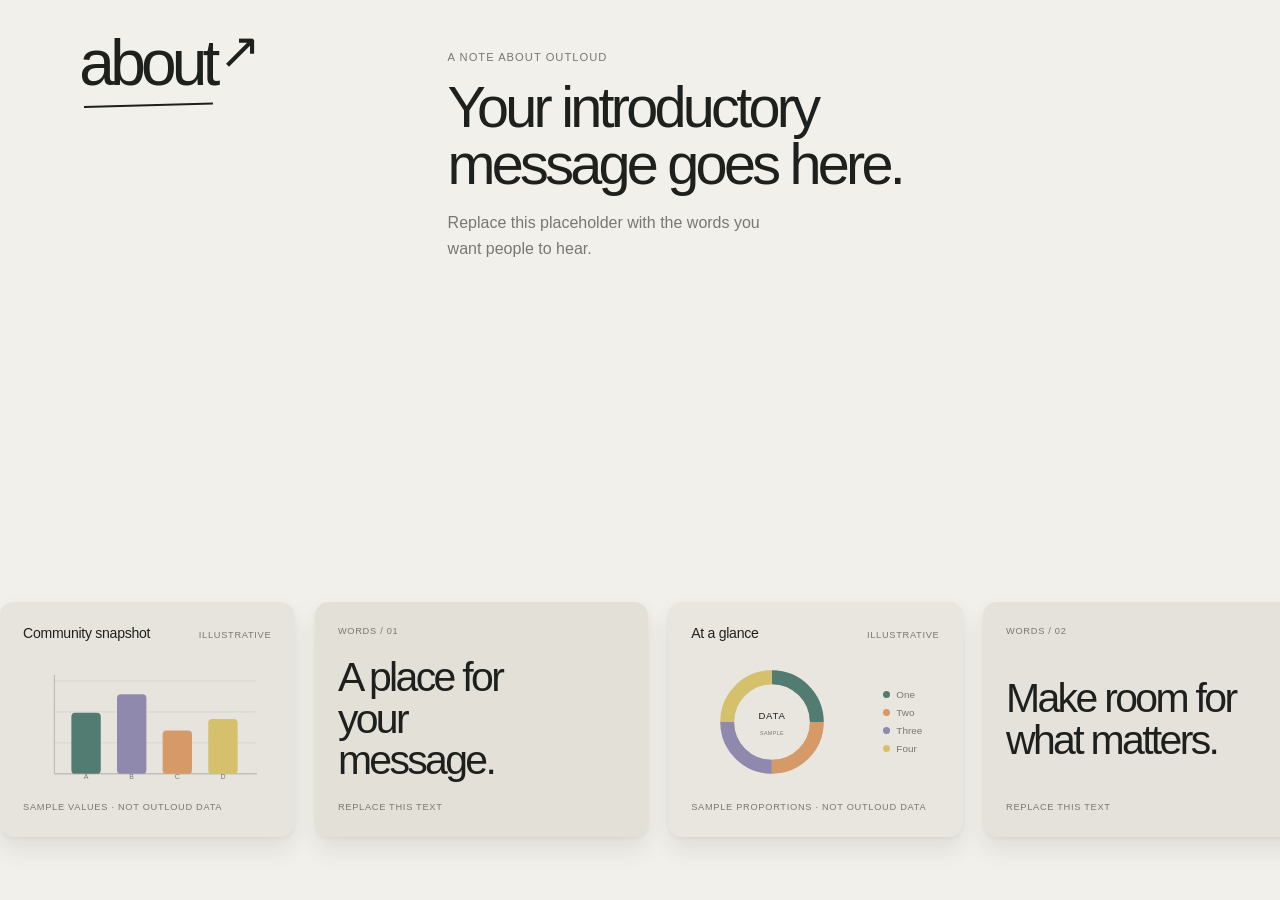
==== index.html @ a3c28f39 "OutLoud but just about, and looks stable!" ====
<!doctype html>
<html lang="en">
  <head>
    <meta charset="UTF-8" />
    <meta name="viewport" content="width=device-width, initial-scale=1.0" />
    <meta
      name="description"
      content="An editorial introduction to OutLoud."
    />
    <title>About — OutLoud</title>
    <link rel="stylesheet" href="./styles.css" />
    <script src="./main.js" defer></script>
  </head>
  <body>
    <main>
      <section class="about" aria-labelledby="about-heading">
        <div class="about__intro">
          <h1 class="about__heading" id="about-heading">
            <span class="about__word">about</span>
            <span class="about__arrow" aria-hidden="true">↗</span>
          </h1>

          <div class="about__message">
            <p class="about__eyebrow">A note about OutLoud</p>
            <h2>Your introductory message goes here.</h2>
            <p class="about__description">
              Replace this placeholder with the words you want people to hear.
            </p>
          </div>
        </div>

        <div class="cards" aria-label="Highlights">
          <div class="cards__viewport">
            <div class="cards__track" id="cards-track">
              <div class="cards__set" role="list">
                <article class="card card--chart" role="listitem">
                  <div class="card__heading">
                    <h3>Community snapshot</h3>
                    <span class="card__note">Illustrative</span>
                  </div>
                  <svg
                    class="bar-chart"
                    viewBox="0 0 300 150"
                    role="img"
                    aria-label="Illustrative bar chart with four sample values"
                  >
                    <path class="chart-grid" d="M30 22H290M30 62H290M30 102H290M30 142H290" />
                    <path class="chart-axis" d="M30 14V142H292" />
                    <rect class="chart-bar chart-bar--one" x="52" y="63" width="38" height="79" rx="5" />
                    <rect class="chart-bar chart-bar--two" x="111" y="39" width="38" height="103" rx="5" />
                    <rect class="chart-bar chart-bar--three" x="170" y="86" width="38" height="56" rx="5" />
                    <rect class="chart-bar chart-bar--four" x="229" y="71" width="38" height="71" rx="5" />
                    <g class="chart-labels">
                      <text x="71" y="149" text-anchor="middle">A</text>
                      <text x="130" y="149" text-anchor="middle">B</text>
                      <text x="189" y="149" text-anchor="middle">C</text>
                      <text x="248" y="149" text-anchor="middle">D</text>
                    </g>
                  </svg>
                  <p class="card__caption">Sample values · not OutLoud data</p>
                </article>

                <article class="card card--text" role="listitem">
                  <span class="card__note">Words / 01</span>
                  <p class="card__statement">A place for your message.</p>
                  <span class="card__caption">Replace this text</span>
                </article>

                <article class="card card--chart card--donut" role="listitem">
                  <div class="card__heading">
                    <h3>At a glance</h3>
                    <span class="card__note">Illustrative</span>
                  </div>
                  <div class="donut-wrap">
                    <svg
                      class="donut-chart"
                      viewBox="0 0 120 120"
                      role="img"
                      aria-label="Illustrative chart divided into four sample segments"
                    >
                      <circle class="donut-track" cx="60" cy="60" r="42" />
                      <circle class="donut-segment donut-segment--one" cx="60" cy="60" r="42" />
                      <circle class="donut-segment donut-segment--two" cx="60" cy="60" r="42" />
                      <circle class="donut-segment donut-segment--three" cx="60" cy="60" r="42" />
                      <circle class="donut-segment donut-segment--four" cx="60" cy="60" r="42" />
                      <text class="donut-center" x="60" y="57" text-anchor="middle">DATA</text>
                      <text class="donut-center donut-center--small" x="60" y="72" text-anchor="middle">SAMPLE</text>
                    </svg>
                    <ul class="donut-legend" aria-label="Illustrative sample segments">
                      <li><span></span>One</li>
                      <li><span></span>Two</li>
                      <li><span></span>Three</li>
                      <li><span></span>Four</li>
                    </ul>
                  </div>
                  <p class="card__caption">Sample proportions · not OutLoud data</p>
                </article>

                <article class="card card--text card--text-wide" role="listitem">
                  <span class="card__note">Words / 02</span>
                  <p class="card__statement">Make room for what matters.</p>
                  <span class="card__caption">Replace this text</span>
                </article>
              </div>
            </div>
          </div>
        </div>
      </section>
    </main>
  </body>
</html>
---- styles.css ----
:root {
  color-scheme: light;
  --page-bg: #f2f0eb;
  --card-bg: #e7e4dd;
  --ink: #1d201d;
  --muted: #777870;
  --rule: #d2cfc7;
  --accent-one: #527c72;
  --accent-two: #d59a68;
  --accent-three: #8e89ad;
  --accent-four: #d5c06c;
  --page-gutter: clamp(1.25rem, 6.2vw, 6.5rem);
  --card-gap: clamp(0.75rem, 1.6vw, 1.5rem);
  --track-duration: 58s;
  font-family: "Helvetica Neue", Helvetica, Arial, sans-serif;
}

* {
  box-sizing: border-box;
}

html {
  min-width: 320px;
  background: var(--page-bg);
}

body {
  min-width: 320px;
  margin: 0;
  color: var(--ink);
  background: var(--page-bg);
}

main {
  min-height: 100svh;
}

.about {
  display: flex;
  min-height: 100svh;
  flex-direction: column;
  justify-content: space-between;
  gap: clamp(2rem, 5vh, 4rem);
  padding: clamp(1.5rem, 4vh, 3rem) 0 clamp(3rem, 7vh, 4rem);
}

.about__intro {
  display: grid;
  width: calc(100% - var(--page-gutter) * 2);
  max-width: 1440px;
  grid-template-columns: minmax(170px, 0.37fr) minmax(0, 1fr);
  gap: clamp(2rem, 7vw, 8rem);
  align-items: start;
  margin-inline: auto;
}

.about__heading {
  position: relative;
  display: inline-flex;
  width: fit-content;
  align-items: flex-start;
  gap: 0.06em;
  margin: -0.12em 0 0;
  font-size: clamp(2.5rem, 5vw, 5rem);
  font-weight: 400;
  letter-spacing: -0.075em;
  line-height: 1.12;
}

.about__word {
  position: relative;
}

.about__word::after {
  position: absolute;
  right: 0.05em;
  bottom: -0.12em;
  left: 0.07em;
  height: 2px;
  background: currentColor;
  content: "";
  transform: rotate(-1.6deg);
  transform-origin: left center;
}

.about__arrow {
  margin-top: -0.08em;
  font-size: 0.78em;
  letter-spacing: -0.06em;
}

.about__message {
  max-width: 900px;
  padding-top: clamp(0.25rem, 1.1vw, 1rem);
}

.about__eyebrow,
.card__note,
.card__caption {
  color: var(--muted);
  font-size: 0.7rem;
  font-weight: 500;
  letter-spacing: 0.09em;
  line-height: 1.4;
  text-transform: uppercase;
}

.about__eyebrow {
  margin: 0 0 clamp(0.75rem, 1.5vh, 1.2rem);
}

.about__message h2 {
  max-width: 16ch;
  margin: 0;
  font-size: clamp(2.25rem, 4.5vw, 4.8rem);
  font-weight: 400;
  letter-spacing: -0.065em;
  line-height: 0.98;
}

.about__description {
  max-width: 36ch;
  margin: clamp(1rem, 2vh, 1.6rem) 0 0;
  color: var(--muted);
  font-size: clamp(0.95rem, 1.25vw, 1.15rem);
  line-height: 1.6;
}

.cards {
  width: 100%;
}

.cards__viewport {
  overflow-x: clip;
  overflow-y: visible;
  background: var(--page-bg);
}

.cards__track {
  display: flex;
  width: max-content;
  will-change: transform;
}

.cards__track.is-ready {
  animation: cards-marquee var(--track-duration) linear infinite;
}

.cards__set {
  display: flex;
  flex: 0 0 auto;
  gap: var(--card-gap);
  padding-right: var(--card-gap);
}

.card {
  position: relative;
  display: flex;
  height: clamp(205px, 27vh, 235px);
  flex: 0 0 auto;
  flex-direction: column;
  justify-content: space-between;
  overflow: hidden;
  padding: clamp(1rem, 1.8vw, 1.65rem);
  border-radius: 0.85rem;
  background: var(--card-bg);
  box-shadow: 0 12px 24px rgb(29 32 29 / 9%), 0 2px 5px rgb(29 32 29 / 5%);
}

.card--chart {
  width: clamp(230px, 23vw, 310px);
}

.card--text {
  width: clamp(245px, 26vw, 350px);
  background: #e3e0d8;
}

.card--donut {
  width: clamp(260px, 23vw, 315px);
  background: #e9e6df;
}

.card--text-wide {
  width: clamp(285px, 29vw, 390px);
  background: #e5e2db;
}

.card__heading {
  display: flex;
  align-items: baseline;
  justify-content: space-between;
  gap: 0.5rem;
}

.card__heading h3 {
  margin: 0;
  font-size: 0.88rem;
  font-weight: 500;
  letter-spacing: -0.02em;
}

.card__note,
.card__caption {
  font-size: 0.58rem;
  letter-spacing: 0.075em;
}

.bar-chart {
  width: 100%;
  height: auto;
  max-height: 116px;
  overflow: visible;
}

.chart-grid {
  fill: none;
  stroke: var(--rule);
  stroke-width: 1;
}

.chart-axis {
  fill: none;
  stroke: #aaa89f;
  stroke-width: 1;
}

.chart-bar {
  fill: var(--accent-one);
}

.chart-bar--two {
  fill: var(--accent-three);
}

.chart-bar--three {
  fill: var(--accent-two);
}

.chart-bar--four {
  fill: var(--accent-four);
}

.chart-labels {
  fill: var(--muted);
  font-size: 9px;
}

.card__caption {
  margin: 0;
  color: var(--muted);
}

.card__statement {
  max-width: 10ch;
  margin: auto 0;
  font-size: clamp(1.75rem, 3.2vw, 2.8rem);
  font-weight: 400;
  letter-spacing: -0.065em;
  line-height: 1.02;
}

.card--text-wide .card__statement {
  max-width: 12ch;
}

.donut-wrap {
  display: flex;
  flex: 1;
  align-items: center;
  justify-content: space-around;
  gap: 0.75rem;
}

.donut-chart {
  width: clamp(100px, 10vw, 130px);
  flex: 0 1 auto;
  overflow: visible;
  transform: rotate(-90deg);
}

.donut-track,
.donut-segment {
  fill: none;
  stroke-width: 13;
}

.donut-track {
  stroke: var(--rule);
}

.donut-segment {
  stroke-dasharray: 65.97 263.89;
  stroke-dashoffset: 0;
}

.donut-segment--one {
  stroke: var(--accent-one);
}

.donut-segment--two {
  stroke: var(--accent-two);
  stroke-dashoffset: -65.97;
}

.donut-segment--three {
  stroke: var(--accent-three);
  stroke-dashoffset: -131.94;
}

.donut-segment--four {
  stroke: var(--accent-four);
  stroke-dashoffset: -197.91;
}

.donut-center {
  fill: var(--ink);
  font-size: 9px;
  letter-spacing: 0.08em;
  transform: rotate(90deg);
  transform-origin: 60px 60px;
}

.donut-center--small {
  fill: var(--muted);
  font-size: 5px;
}

.donut-legend {
  display: grid;
  gap: 0.45rem;
  padding: 0;
  margin: 0;
  color: var(--muted);
  font-size: 0.62rem;
  list-style: none;
}

.donut-legend li {
  display: flex;
  align-items: center;
  gap: 0.4rem;
}

.donut-legend span {
  width: 0.45rem;
  height: 0.45rem;
  border-radius: 50%;
  background: var(--accent-one);
}

.donut-legend li:nth-child(2) span {
  background: var(--accent-two);
}

.donut-legend li:nth-child(3) span {
  background: var(--accent-three);
}

.donut-legend li:nth-child(4) span {
  background: var(--accent-four);
}

@keyframes cards-marquee {
  to {
    transform: translateX(-50%);
  }
}

@media (max-width: 760px) {
  .about {
    min-height: 100svh;
    gap: clamp(4rem, 10vh, 7rem);
    padding-top: clamp(2.5rem, 7vh, 4rem);
  }

  .about__intro {
    grid-template-columns: 1fr;
    gap: clamp(3rem, 8vh, 5rem);
  }

  .about__heading {
    font-size: clamp(2.8rem, 12vw, 4.5rem);
  }

  .about__message {
    padding-top: 0;
  }

  .about__message h2 {
    max-width: 12ch;
    font-size: clamp(2.8rem, 11vw, 5.2rem);
  }

  .card {
    height: 200px;
    padding: 1.2rem;
  }

  .card--chart {
    width: 250px;
  }

  .card--text {
    width: 270px;
  }

  .card--donut {
    width: 270px;
  }

  .card--text-wide {
    width: 300px;
  }

  .donut-chart {
    width: 118px;
  }

  .card__statement {
    font-size: 2.2rem;
  }
}

@media (prefers-reduced-motion: reduce) {
  .cards__track.is-ready {
    animation: none;
    transform: none;
  }

  .cards__set[aria-hidden="true"] {
    display: none;
  }

  .cards__viewport {
    overflow-x: auto;
    scrollbar-width: thin;
  }
}
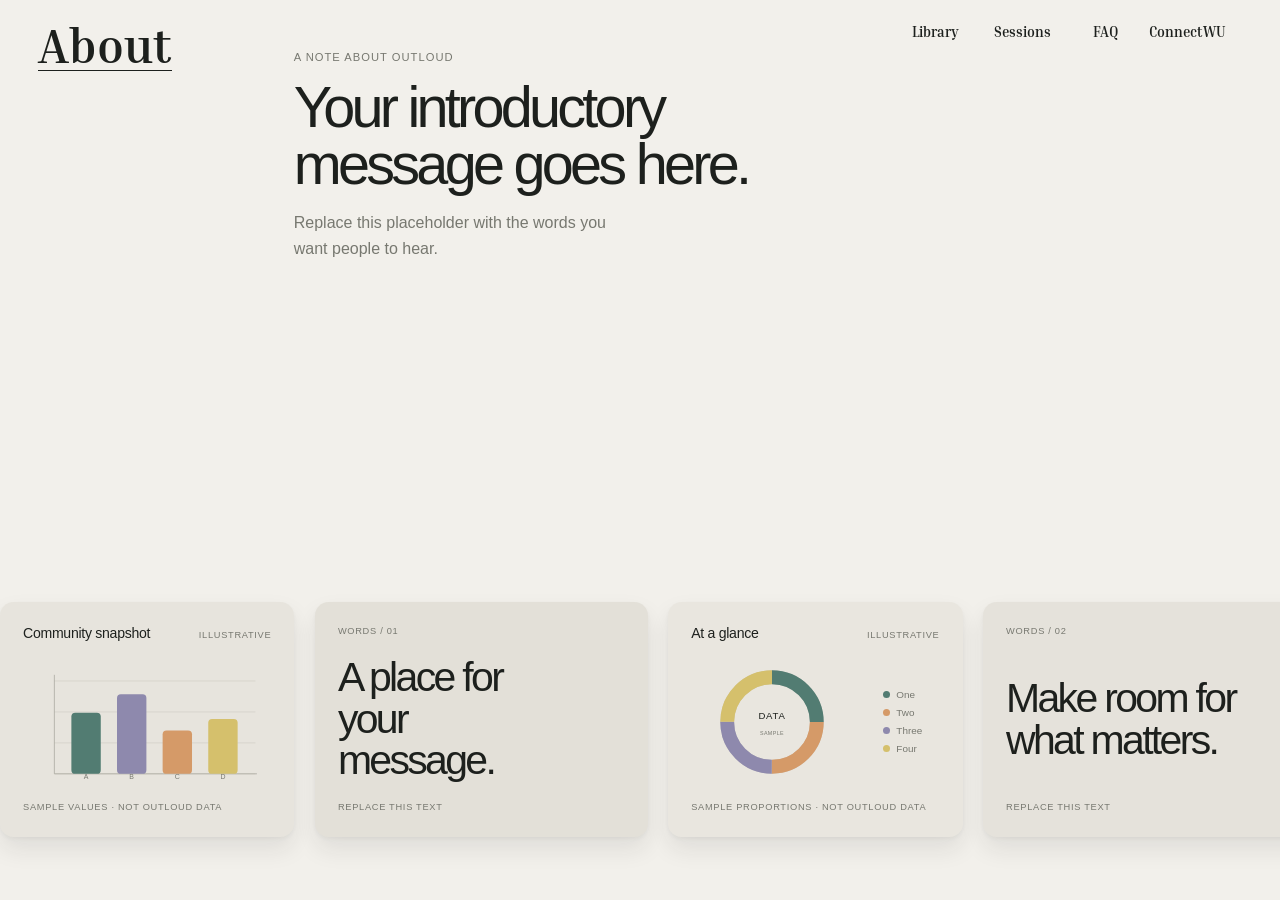
==== commit 3e74942b: "About, minor modification, 3Vr" ====
--- a/index.html
+++ b/index.html
@@ -8,18 +8,31 @@
       content="An editorial introduction to OutLoud."
     />
     <title>About — OutLoud</title>
+    <link rel="preconnect" href="https://fonts.googleapis.com" />
+    <link rel="preconnect" href="https://fonts.gstatic.com" crossorigin />
+    <link
+      href="https://fonts.googleapis.com/css2?family=Inria+Serif:wght@700&display=swap"
+      rel="stylesheet"
+    />
     <link rel="stylesheet" href="./styles.css" />
     <script src="./main.js" defer></script>
   </head>
   <body>
     <main>
       <section class="about" aria-labelledby="about-heading">
+        <header class="site-header">
+          <h1 class="about__heading" id="about-heading">
+            <span class="about__word">About</span>
+          </h1>
+          <nav class="site-nav" aria-label="Main navigation">
+            <a class="site-nav__library" href="#library">Library</a>
+            <a class="site-nav__sessions" href="#sessions">Sessions</a>
+            <a class="site-nav__faq" href="#faq">FAQ</a>
+            <a class="site-nav__connect" href="#connectwu">ConnectWU</a>
+          </nav>
+        </header>
+
         <div class="about__intro">
-          <h1 class="about__heading" id="about-heading">
-            <span class="about__word">about</span>
-            <span class="about__arrow" aria-hidden="true">↗</span>
-          </h1>
-
           <div class="about__message">
             <p class="about__eyebrow">A note about OutLoud</p>
             <h2>Your introductory message goes here.</h2>
--- a/styles.css
+++ b/styles.css
@@ -36,6 +36,7 @@
 }
 
 .about {
+  position: relative;
   display: flex;
   min-height: 100svh;
   flex-direction: column;
@@ -44,52 +45,99 @@
   padding: clamp(1.5rem, 4vh, 3rem) 0 clamp(3rem, 7vh, 4rem);
 }
 
+.site-header {
+  position: absolute;
+  z-index: 1;
+  inset: 21px 32px auto 38px;
+  display: flex;
+  align-items: flex-start;
+  justify-content: space-between;
+}
+
 .about__intro {
   display: grid;
   width: calc(100% - var(--page-gutter) * 2);
   max-width: 1440px;
-  grid-template-columns: minmax(170px, 0.37fr) minmax(0, 1fr);
-  gap: clamp(2rem, 7vw, 8rem);
-  align-items: start;
+  grid-template-columns: minmax(0, 1fr);
   margin-inline: auto;
 }
 
 .about__heading {
-  position: relative;
-  display: inline-flex;
-  width: fit-content;
-  align-items: flex-start;
-  gap: 0.06em;
-  margin: -0.12em 0 0;
-  font-size: clamp(2.5rem, 5vw, 5rem);
-  font-weight: 400;
-  letter-spacing: -0.075em;
-  line-height: 1.12;
+  width: 134px;
+  height: 58px;
+  margin: 0;
+  font-family: "Inria Serif", Georgia, serif;
+  font-size: 48px;
+  font-weight: 700;
+  letter-spacing: 0;
+  line-height: 1;
 }
 
 .about__word {
   position: relative;
+  display: block;
+  width: 134px;
+  height: 58px;
 }
 
 .about__word::after {
   position: absolute;
-  right: 0.05em;
-  bottom: -0.12em;
-  left: 0.07em;
-  height: 2px;
+  bottom: 8px;
+  left: 0;
+  width: 134px;
+  height: 1px;
   background: currentColor;
   content: "";
-  transform: rotate(-1.6deg);
   transform-origin: left center;
 }
 
-.about__arrow {
-  margin-top: -0.08em;
-  font-size: 0.78em;
-  letter-spacing: -0.06em;
+.site-nav {
+  display: flex;
+  align-items: center;
+  width: 336px;
+  height: 22px;
+  font-family: "Inria Serif", Georgia, serif;
+  font-size: 14px;
+  font-weight: 700;
+  line-height: 22px;
+}
+
+.site-nav a {
+  display: block;
+  flex: 0 0 auto;
+  height: 22px;
+  color: inherit;
+  text-decoration: none;
+  white-space: nowrap;
+}
+
+.site-nav__library {
+  width: 62px;
+}
+
+.site-nav__sessions {
+  width: 73px;
+  margin-left: 20px;
+}
+
+.site-nav__faq {
+  width: 33px;
+  margin-left: 26px;
+}
+
+.site-nav__connect {
+  width: 99px;
+  margin-left: 23px;
+}
+
+.site-nav a:hover,
+.site-nav a:focus-visible {
+  text-decoration: underline;
+  text-underline-offset: 3px;
 }
 
 .about__message {
+  margin-left: clamp(0px, 16.75vw, 240px);
   max-width: 900px;
   padding-top: clamp(0.25rem, 1.1vw, 1rem);
 }
@@ -167,6 +215,17 @@
   box-shadow: 0 12px 24px rgb(29 32 29 / 9%), 0 2px 5px rgb(29 32 29 / 5%);
 }
 
+@media (hover: hover) and (prefers-reduced-motion: no-preference) {
+  .card {
+    transition: transform 180ms ease, box-shadow 180ms ease;
+  }
+
+  .card.is-hovered {
+    transform: translateY(-6px);
+    box-shadow: 0 18px 30px rgb(29 32 29 / 13%), 0 4px 8px rgb(29 32 29 / 7%);
+  }
+}
+
 .card--chart {
   width: clamp(230px, 23vw, 310px);
 }
@@ -371,19 +430,34 @@
   .about {
     min-height: 100svh;
     gap: clamp(4rem, 10vh, 7rem);
-    padding-top: clamp(2.5rem, 7vh, 4rem);
+    padding-top: 8rem;
+  }
+
+  .site-header {
+    right: 1.25rem;
+    left: 1.25rem;
+    flex-wrap: wrap;
+    gap: 1rem;
+  }
+
+  .site-nav {
+    justify-content: space-between;
+    width: 100%;
+    max-width: 336px;
+  }
+
+  .site-nav__sessions,
+  .site-nav__faq,
+  .site-nav__connect {
+    margin-left: 0;
   }
 
   .about__intro {
-    grid-template-columns: 1fr;
-    gap: clamp(3rem, 8vh, 5rem);
-  }
-
-  .about__heading {
-    font-size: clamp(2.8rem, 12vw, 4.5rem);
+    width: calc(100% - 2.5rem);
   }
 
   .about__message {
+    margin-left: 0;
     padding-top: 0;
   }
 
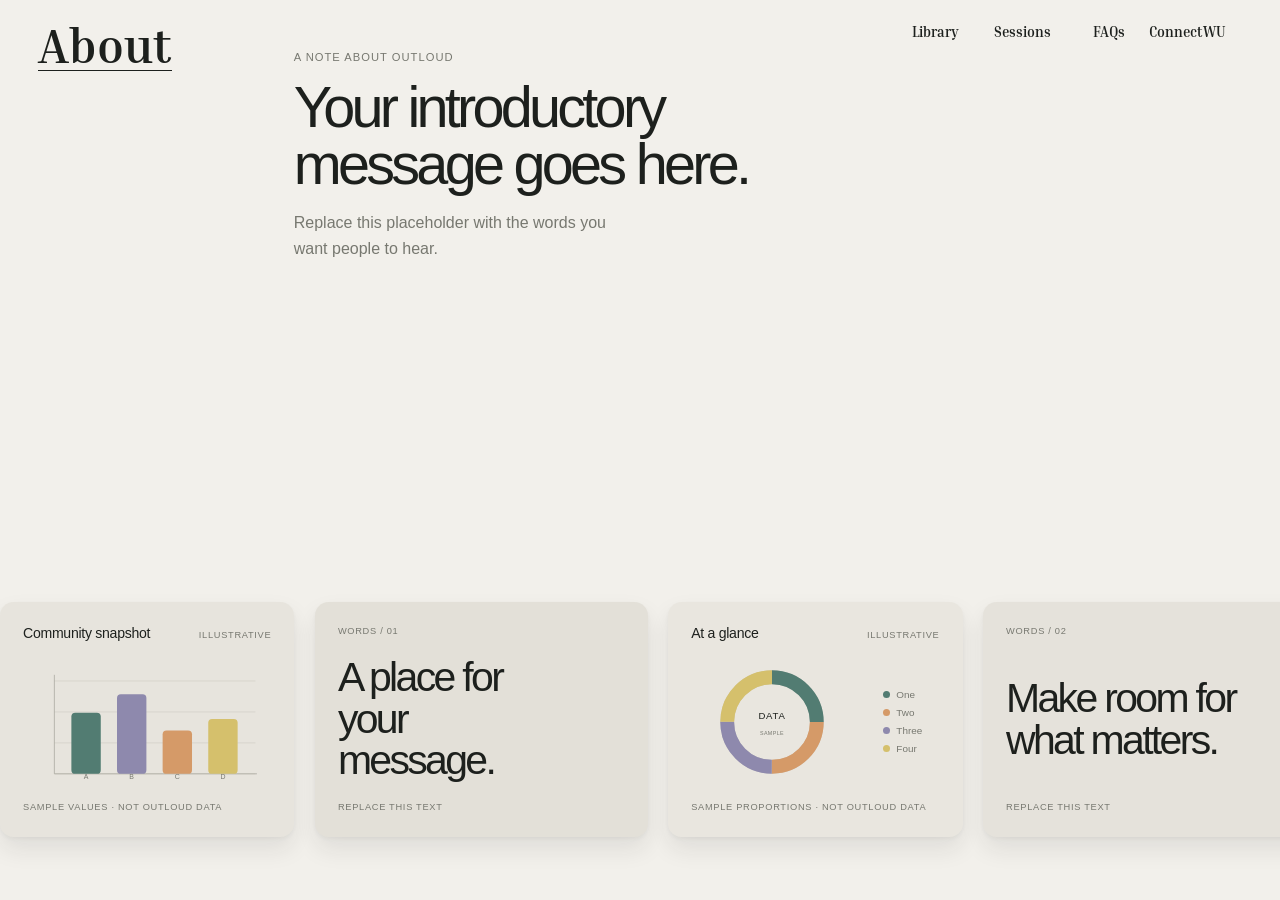
==== commit 310d66e5: "Added pages and 3vr, Stable" ====
--- a/index.html
+++ b/index.html
@@ -27,7 +27,7 @@
           <nav class="site-nav" aria-label="Main navigation">
             <a class="site-nav__library" href="#library">Library</a>
             <a class="site-nav__sessions" href="#sessions">Sessions</a>
-            <a class="site-nav__faq" href="#faq">FAQ</a>
+            <a class="site-nav__faq" href="./faq.html">FAQs</a>
             <a class="site-nav__connect" href="#connectwu">ConnectWU</a>
           </nav>
         </header>
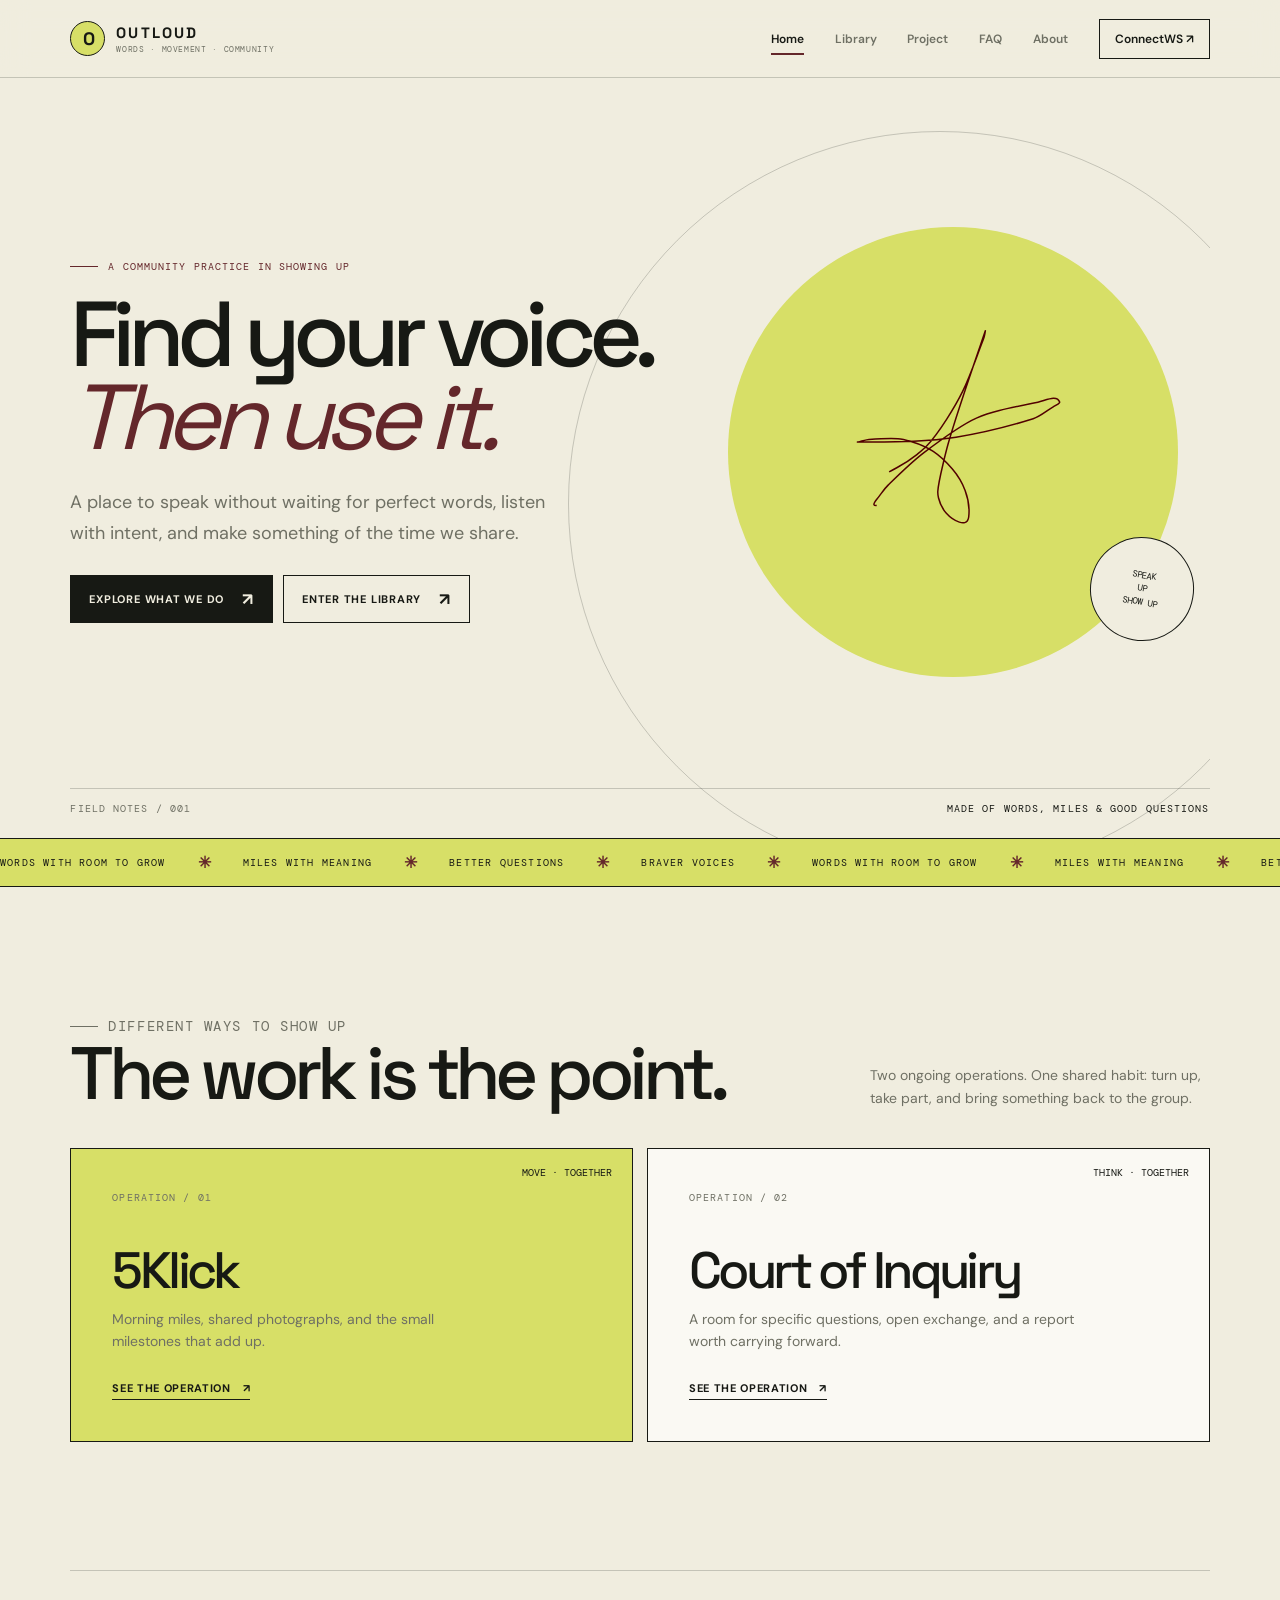
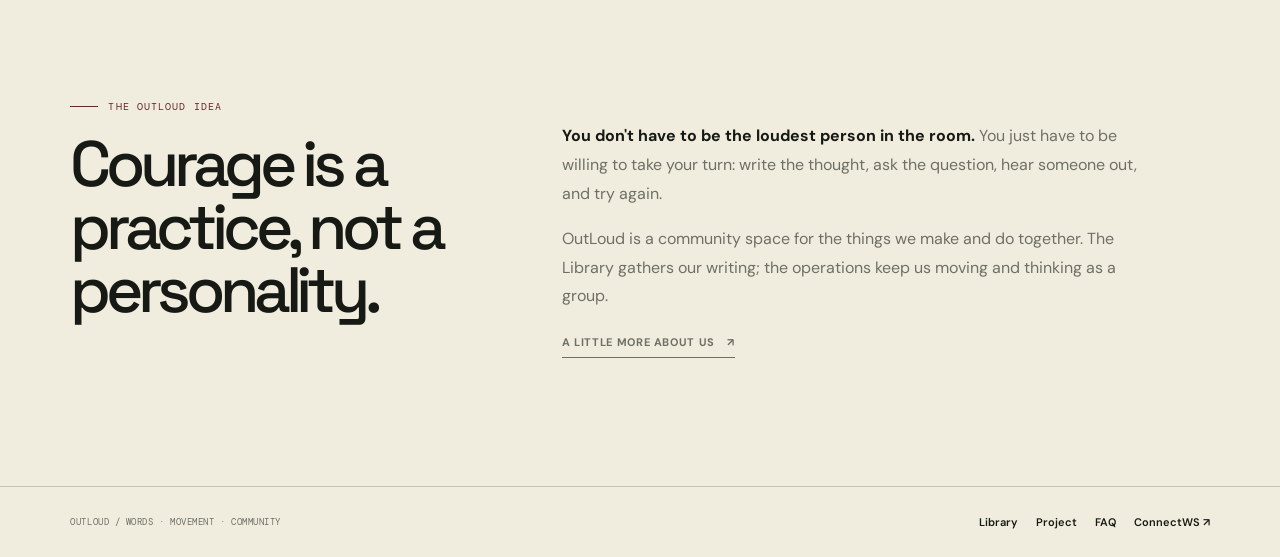
==== commit 9e8a2b51: "Edited the whole shi, so v1" ====
--- a/index.html
+++ b/index.html
@@ -3,122 +3,122 @@
   <head>
     <meta charset="UTF-8" />
     <meta name="viewport" content="width=device-width, initial-scale=1.0" />
+    <meta name="theme-color" content="#f0eddf" />
     <meta
       name="description"
-      content="An editorial introduction to OutLoud."
+      content="OutLoud is a community for finding your voice, showing up for one another, and sharing what the group does."
     />
-    <title>About — OutLoud</title>
-    <link rel="preconnect" href="https://fonts.googleapis.com" />
-    <link rel="preconnect" href="https://fonts.gstatic.com" crossorigin />
-    <link
-      href="https://fonts.googleapis.com/css2?family=Inria+Serif:wght@700&display=swap"
-      rel="stylesheet"
-    />
-    <link rel="stylesheet" href="./styles.css" />
-    <script src="./main.js" defer></script>
+    <title>OutLoud — Find your voice. Then use it.</title>
+    <link rel="stylesheet" href="./site.css" />
+    <script src="./site.js" defer></script>
   </head>
   <body>
-    <main>
-      <section class="about" aria-labelledby="about-heading">
-        <header class="site-header">
-          <h1 class="about__heading" id="about-heading">
-            <span class="about__word">About</span>
-          </h1>
-          <nav class="site-nav" aria-label="Main navigation">
-            <a class="site-nav__library" href="#library">Library</a>
-            <a class="site-nav__sessions" href="#sessions">Sessions</a>
-            <a class="site-nav__faq" href="./faq.html">FAQs</a>
-            <a class="site-nav__connect" href="#connectwu">ConnectWU</a>
-          </nav>
-        </header>
+    <header class="site-header">
+      <a class="brand" href="./index.html" aria-label="OutLoud home">
+        <span class="brand-mark" aria-hidden="true">O</span>
+        <span>OUTLOUD<span class="brand-caption">WORDS · MOVEMENT · COMMUNITY</span></span>
+      </a>
+      <button
+        class="menu-toggle"
+        type="button"
+        aria-label="Open navigation"
+        aria-expanded="false"
+        aria-controls="primary-nav"
+      ><span></span></button>
+      <nav class="primary-nav" id="primary-nav" aria-label="Main navigation">
+        <a href="./index.html" aria-current="page">Home</a>
+        <a href="./library.html">Library</a>
+        <a href="./project.html">Project</a>
+        <a href="./faq.html">FAQ</a>
+        <a href="./about.html">About</a>
+        <a class="nav-cta" href="./connectws.html">ConnectWS <span aria-hidden="true">↗</span></a>
+      </nav>
+    </header>
 
-        <div class="about__intro">
-          <div class="about__message">
-            <p class="about__eyebrow">A note about OutLoud</p>
-            <h2>Your introductory message goes here.</h2>
-            <p class="about__description">
-              Replace this placeholder with the words you want people to hear.
-            </p>
+    <main class="page-main">
+      <section class="home-hero wrap" aria-labelledby="home-title">
+        <div class="hero-copy">
+          <p class="eyebrow">A community practice in showing up</p>
+          <h1 class="display-title" id="home-title">Find your voice.<br /><em>Then use it.</em></h1>
+          <p class="lead">
+            A place to speak without waiting for perfect words, listen with intent, and make
+            something of the time we share.
+          </p>
+          <div class="hero-actions">
+            <a class="button button--dark" href="./project.html">Explore what we do <span class="button-arrow" aria-hidden="true">↗</span></a>
+            <a class="button" href="./library.html">Enter the library <span class="button-arrow" aria-hidden="true">↗</span></a>
           </div>
         </div>
+        <div class="hero-art" aria-label="OutLoud's hand-drawn burgundy emblem">
+          <img src="./assets/OutLoudRadiant.svg" alt="" />
+          <div class="orbit-note">SPEAK<br />UP<br />SHOW UP</div>
+        </div>
+        <div class="hero-index micro-label">
+          <span>FIELD NOTES / 001</span>
+          <span>Made of words, miles &amp; good questions</span>
+        </div>
+      </section>
 
-        <div class="cards" aria-label="Highlights">
-          <div class="cards__viewport">
-            <div class="cards__track" id="cards-track">
-              <div class="cards__set" role="list">
-                <article class="card card--chart" role="listitem">
-                  <div class="card__heading">
-                    <h3>Community snapshot</h3>
-                    <span class="card__note">Illustrative</span>
-                  </div>
-                  <svg
-                    class="bar-chart"
-                    viewBox="0 0 300 150"
-                    role="img"
-                    aria-label="Illustrative bar chart with four sample values"
-                  >
-                    <path class="chart-grid" d="M30 22H290M30 62H290M30 102H290M30 142H290" />
-                    <path class="chart-axis" d="M30 14V142H292" />
-                    <rect class="chart-bar chart-bar--one" x="52" y="63" width="38" height="79" rx="5" />
-                    <rect class="chart-bar chart-bar--two" x="111" y="39" width="38" height="103" rx="5" />
-                    <rect class="chart-bar chart-bar--three" x="170" y="86" width="38" height="56" rx="5" />
-                    <rect class="chart-bar chart-bar--four" x="229" y="71" width="38" height="71" rx="5" />
-                    <g class="chart-labels">
-                      <text x="71" y="149" text-anchor="middle">A</text>
-                      <text x="130" y="149" text-anchor="middle">B</text>
-                      <text x="189" y="149" text-anchor="middle">C</text>
-                      <text x="248" y="149" text-anchor="middle">D</text>
-                    </g>
-                  </svg>
-                  <p class="card__caption">Sample values · not OutLoud data</p>
-                </article>
+      <div class="ticker" aria-label="Words, movement, conversation, community">
+        <div class="ticker-track" aria-hidden="true">
+          <span>WORDS WITH ROOM TO GROW</span><b>✳</b><span>MILES WITH MEANING</span><b>✳</b>
+          <span>BETTER QUESTIONS</span><b>✳</b><span>BRAVER VOICES</span><b>✳</b>
+          <span>WORDS WITH ROOM TO GROW</span><b>✳</b><span>MILES WITH MEANING</span><b>✳</b>
+          <span>BETTER QUESTIONS</span><b>✳</b><span>BRAVER VOICES</span><b>✳</b>
+        </div>
+      </div>
 
-                <article class="card card--text" role="listitem">
-                  <span class="card__note">Words / 01</span>
-                  <p class="card__statement">A place for your message.</p>
-                  <span class="card__caption">Replace this text</span>
-                </article>
+      <section class="section wrap" aria-labelledby="operations-title">
+        <div class="section-heading">
+          <div>
+            <p class="eyebrow">Different ways to show up</p>
+            <h2 id="operations-title">The work is the point.</h2>
+          </div>
+          <p>Two ongoing operations. One shared habit: turn up, take part, and bring something back to the group.</p>
+        </div>
+        <div class="home-cards">
+          <article class="home-card home-card--signal">
+            <span class="micro-label">Operation / 01</span>
+            <span class="card-index">MOVE · TOGETHER</span>
+            <div>
+              <h3>5Klick</h3>
+              <p>Morning miles, shared photographs, and the small milestones that add up.</p>
+              <a class="card-link" href="./project.html#fiveklick">See the operation <span aria-hidden="true">↗</span></a>
+            </div>
+          </article>
+          <article class="home-card">
+            <span class="micro-label">Operation / 02</span>
+            <span class="card-index">THINK · TOGETHER</span>
+            <div>
+              <h3>Court of Inquiry</h3>
+              <p>A room for specific questions, open exchange, and a report worth carrying forward.</p>
+              <a class="card-link" href="./project.html#coi">See the operation <span aria-hidden="true">↗</span></a>
+            </div>
+          </article>
+        </div>
+      </section>
 
-                <article class="card card--chart card--donut" role="listitem">
-                  <div class="card__heading">
-                    <h3>At a glance</h3>
-                    <span class="card__note">Illustrative</span>
-                  </div>
-                  <div class="donut-wrap">
-                    <svg
-                      class="donut-chart"
-                      viewBox="0 0 120 120"
-                      role="img"
-                      aria-label="Illustrative chart divided into four sample segments"
-                    >
-                      <circle class="donut-track" cx="60" cy="60" r="42" />
-                      <circle class="donut-segment donut-segment--one" cx="60" cy="60" r="42" />
-                      <circle class="donut-segment donut-segment--two" cx="60" cy="60" r="42" />
-                      <circle class="donut-segment donut-segment--three" cx="60" cy="60" r="42" />
-                      <circle class="donut-segment donut-segment--four" cx="60" cy="60" r="42" />
-                      <text class="donut-center" x="60" y="57" text-anchor="middle">DATA</text>
-                      <text class="donut-center donut-center--small" x="60" y="72" text-anchor="middle">SAMPLE</text>
-                    </svg>
-                    <ul class="donut-legend" aria-label="Illustrative sample segments">
-                      <li><span></span>One</li>
-                      <li><span></span>Two</li>
-                      <li><span></span>Three</li>
-                      <li><span></span>Four</li>
-                    </ul>
-                  </div>
-                  <p class="card__caption">Sample proportions · not OutLoud data</p>
-                </article>
-
-                <article class="card card--text card--text-wide" role="listitem">
-                  <span class="card__note">Words / 02</span>
-                  <p class="card__statement">Make room for what matters.</p>
-                  <span class="card__caption">Replace this text</span>
-                </article>
-              </div>
-            </div>
-          </div>
+      <section class="section wrap manifesto" aria-labelledby="manifesto-title">
+        <div>
+          <p class="eyebrow">The OutLoud idea</p>
+          <h2 id="manifesto-title">Courage is a practice, not a personality.</h2>
+        </div>
+        <div class="manifesto-copy">
+          <p><strong>You don't have to be the loudest person in the room.</strong> You just have to be willing to take your turn: write the thought, ask the question, hear someone out, and try again.</p>
+          <p>OutLoud is a community space for the things we make and do together. The Library gathers our writing; the operations keep us moving and thinking as a group.</p>
+          <a class="card-link" href="./about.html">A little more about us <span aria-hidden="true">↗</span></a>
         </div>
       </section>
     </main>
+
+    <footer class="site-footer">
+      <div class="footer-inner">
+        <p>OUTLOUD / WORDS · MOVEMENT · COMMUNITY</p>
+        <nav class="footer-links" aria-label="Footer navigation">
+          <a href="./library.html">Library</a><a href="./project.html">Project</a>
+          <a href="./faq.html">FAQ</a><a href="./connectws.html">ConnectWS ↗</a>
+        </nav>
+      </div>
+    </footer>
   </body>
 </html>
--- a/site.css
+++ b/site.css
@@ -0,0 +1,1427 @@
+@import url("https://fonts.googleapis.com/css2?family=DM+Mono:wght@400;500&family=DM+Sans:wght@400;500;600;700&family=Space+Grotesk:wght@400;500;600;700&display=swap");
+
+:root {
+  color-scheme: light;
+  --paper: #f0eddf;
+  --paper-deep: #e4dfcd;
+  --ink: #171914;
+  --muted: #6f7064;
+  --line: rgba(23, 25, 20, 0.2);
+  --signal: #d7df67;
+  --wine: #64272b;
+  --white: #faf9f3;
+  --font-display: "Space Grotesk", sans-serif;
+  --font-body: "DM Sans", sans-serif;
+  --font-mono: "DM Mono", monospace;
+}
+
+* {
+  box-sizing: border-box;
+}
+
+html {
+  min-width: 320px;
+  scroll-behavior: smooth;
+  background: var(--paper);
+}
+
+body {
+  margin: 0;
+  color: var(--ink);
+  background: var(--paper);
+  font-family: var(--font-body);
+  -webkit-font-smoothing: antialiased;
+}
+
+body,
+button,
+input,
+textarea {
+  font-family: var(--font-body);
+}
+
+a {
+  color: inherit;
+  text-decoration: none;
+}
+
+button,
+input,
+textarea {
+  color: inherit;
+}
+
+button,
+a {
+  -webkit-tap-highlight-color: transparent;
+}
+
+::selection {
+  color: var(--ink);
+  background: var(--signal);
+}
+
+.visually-hidden {
+  position: absolute;
+  width: 1px;
+  height: 1px;
+  overflow: hidden;
+  clip: rect(0, 0, 0, 0);
+  white-space: nowrap;
+  clip-path: inset(50%);
+}
+
+:focus-visible {
+  outline: 2px solid var(--wine);
+  outline-offset: 4px;
+}
+
+.site-header {
+  position: sticky;
+  z-index: 20;
+  top: 0;
+  display: flex;
+  min-height: 78px;
+  align-items: center;
+  justify-content: space-between;
+  gap: 24px;
+  padding: 10px clamp(20px, 5.5vw, 84px);
+  border-bottom: 1px solid var(--line);
+  background: rgba(240, 237, 223, 0.94);
+  backdrop-filter: blur(14px);
+}
+
+.brand {
+  display: inline-flex;
+  flex: 0 0 auto;
+  align-items: center;
+  gap: 11px;
+  font-family: var(--font-display);
+  font-size: 15px;
+  font-weight: 700;
+  letter-spacing: 0.14em;
+  line-height: 1;
+}
+
+.brand-mark {
+  display: grid;
+  width: 35px;
+  height: 35px;
+  place-items: center;
+  border: 1px solid var(--ink);
+  border-radius: 50%;
+  background: var(--signal);
+  font-size: 18px;
+  letter-spacing: -0.08em;
+}
+
+.brand-caption {
+  display: block;
+  margin-top: 5px;
+  color: var(--muted);
+  font-family: var(--font-mono);
+  font-size: 8px;
+  font-weight: 400;
+  letter-spacing: 0.08em;
+}
+
+.primary-nav {
+  display: flex;
+  align-items: center;
+  gap: clamp(16px, 2.4vw, 36px);
+}
+
+.primary-nav a {
+  padding: 8px 0;
+  color: var(--muted);
+  font-size: 12px;
+  font-weight: 600;
+  transition: color 160ms ease;
+}
+
+.primary-nav a:hover,
+.primary-nav a[aria-current="page"] {
+  color: var(--ink);
+}
+
+.primary-nav a[aria-current="page"] {
+  box-shadow: inset 0 -2px var(--wine);
+}
+
+.nav-cta {
+  padding: 11px 15px !important;
+  border: 1px solid var(--ink);
+  color: var(--ink) !important;
+}
+
+.nav-cta:hover {
+  background: var(--ink);
+  color: var(--paper) !important;
+}
+
+.menu-toggle {
+  display: none;
+  width: 42px;
+  height: 42px;
+  align-items: center;
+  justify-content: center;
+  border: 1px solid var(--ink);
+  background: transparent;
+  cursor: pointer;
+}
+
+.menu-toggle span,
+.menu-toggle::before,
+.menu-toggle::after {
+  position: absolute;
+  width: 17px;
+  height: 1px;
+  background: var(--ink);
+  content: "";
+  transition: transform 160ms ease;
+}
+
+.menu-toggle {
+  position: relative;
+}
+
+.menu-toggle span {
+  transform: translateY(0);
+}
+
+.menu-toggle::before {
+  transform: translateY(-5px);
+}
+
+.menu-toggle::after {
+  transform: translateY(5px);
+}
+
+.menu-toggle[aria-expanded="true"] span {
+  transform: scaleX(0);
+}
+
+.menu-toggle[aria-expanded="true"]::before {
+  transform: rotate(45deg);
+}
+
+.menu-toggle[aria-expanded="true"]::after {
+  transform: rotate(-45deg);
+}
+
+.page-main {
+  min-height: 72vh;
+}
+
+.wrap {
+  width: min(1280px, calc(100% - clamp(40px, 11vw, 168px)));
+  margin-inline: auto;
+}
+
+.eyebrow,
+.micro-label {
+  font-family: var(--font-mono);
+  font-size: 10px;
+  letter-spacing: 0.11em;
+  line-height: 1.5;
+  text-transform: uppercase;
+}
+
+.eyebrow {
+  display: flex;
+  align-items: center;
+  gap: 10px;
+  margin: 0 0 19px;
+  color: var(--wine);
+}
+
+.eyebrow::before {
+  width: 28px;
+  height: 1px;
+  background: currentColor;
+  content: "";
+}
+
+.display-title {
+  margin: 0;
+  font-family: var(--font-display);
+  font-size: clamp(3.2rem, 8.5vw, 8.2rem);
+  font-weight: 500;
+  letter-spacing: -0.085em;
+  line-height: 0.91;
+}
+
+.display-title em {
+  color: var(--wine);
+  font-weight: 400;
+}
+
+.lead {
+  max-width: 490px;
+  color: var(--muted);
+  font-size: clamp(15px, 1.5vw, 18px);
+  line-height: 1.7;
+}
+
+.button {
+  display: inline-flex;
+  min-height: 48px;
+  align-items: center;
+  justify-content: center;
+  gap: 18px;
+  padding: 0 18px;
+  border: 1px solid var(--ink);
+  background: transparent;
+  font-size: 11px;
+  font-weight: 700;
+  letter-spacing: 0.07em;
+  text-transform: uppercase;
+  transition:
+    background 160ms ease,
+    color 160ms ease,
+    transform 160ms ease;
+}
+
+.button:hover {
+  transform: translateY(-2px);
+  background: var(--ink);
+  color: var(--paper);
+}
+
+.button--dark {
+  background: var(--ink);
+  color: var(--paper);
+}
+
+.button--dark:hover {
+  background: var(--wine);
+}
+
+.button-arrow {
+  font-size: 17px;
+  line-height: 0;
+}
+
+.home-hero {
+  position: relative;
+  display: grid;
+  min-height: min(760px, calc(100svh - 78px));
+  grid-template-columns: 1.1fr 0.9fr;
+  align-items: center;
+  overflow: hidden;
+  padding-block: 70px 82px;
+}
+
+.home-hero::before {
+  position: absolute;
+  top: 7%;
+  right: -9%;
+  width: min(58vw, 790px);
+  aspect-ratio: 1;
+  border: 1px solid var(--line);
+  border-radius: 50%;
+  content: "";
+}
+
+.hero-copy {
+  position: relative;
+  z-index: 2;
+  padding: 0 0 22px;
+}
+
+.hero-copy .display-title {
+  max-width: 750px;
+  font-size: clamp(3.8rem, 7.2vw, 7rem);
+}
+
+.hero-copy .lead {
+  margin: 27px 0 27px;
+}
+
+.hero-actions {
+  display: flex;
+  flex-wrap: wrap;
+  gap: 10px;
+}
+
+.hero-art {
+  position: relative;
+  z-index: 1;
+  display: grid;
+  min-height: 450px;
+  place-items: center;
+}
+
+.hero-art::before {
+  position: absolute;
+  width: min(36vw, 450px);
+  aspect-ratio: 1;
+  border-radius: 50%;
+  background: var(--signal);
+  content: "";
+}
+
+.hero-art img {
+  position: relative;
+  width: min(62%, 330px);
+  height: auto;
+  transform: rotate(9deg);
+}
+
+.orbit-note {
+  position: absolute;
+  right: 3%;
+  bottom: 8%;
+  display: grid;
+  width: 104px;
+  height: 104px;
+  place-items: center;
+  border: 1px solid var(--ink);
+  border-radius: 50%;
+  background: var(--paper);
+  font-family: var(--font-mono);
+  font-size: 9px;
+  line-height: 1.5;
+  text-align: center;
+  transform: rotate(10deg);
+}
+
+.hero-index {
+  position: absolute;
+  right: 0;
+  bottom: 22px;
+  left: 0;
+  display: flex;
+  justify-content: space-between;
+  padding-top: 12px;
+  border-top: 1px solid var(--line);
+  color: var(--muted);
+}
+
+.hero-index span:last-child {
+  color: var(--ink);
+}
+
+.ticker {
+  overflow: hidden;
+  border-block: 1px solid var(--ink);
+  background: var(--signal);
+}
+
+.ticker-track {
+  display: flex;
+  width: max-content;
+  align-items: center;
+  gap: 32px;
+  padding: 13px 0;
+  animation: ticker-scroll 28s linear infinite;
+}
+
+.ticker-track span {
+  font-family: var(--font-mono);
+  font-size: 10px;
+  letter-spacing: 0.12em;
+  text-transform: uppercase;
+}
+
+.ticker-track b {
+  color: var(--wine);
+  font-size: 16px;
+}
+
+@keyframes ticker-scroll {
+  to {
+    transform: translateX(-50%);
+  }
+}
+
+.section {
+  padding-block: clamp(76px, 10vw, 142px);
+}
+
+.section-heading {
+  display: flex;
+  align-items: end;
+  justify-content: space-between;
+  gap: 30px;
+  margin-bottom: 38px;
+}
+
+.section-heading h2 {
+  max-width: 680px;
+  margin: 0;
+  font-family: var(--font-display);
+  font-size: clamp(2.4rem, 5.8vw, 5.6rem);
+  font-weight: 500;
+  letter-spacing: -0.075em;
+  line-height: 0.97;
+}
+
+.section-heading p {
+  max-width: 340px;
+  margin: 0;
+  color: var(--muted);
+  font-size: 14px;
+  line-height: 1.65;
+}
+
+.home-cards {
+  display: grid;
+  grid-template-columns: 1fr 1fr;
+  gap: 14px;
+}
+
+.home-card {
+  position: relative;
+  display: flex;
+  min-height: 290px;
+  flex-direction: column;
+  justify-content: space-between;
+  overflow: hidden;
+  padding: clamp(22px, 3.2vw, 42px);
+  border: 1px solid var(--ink);
+  background: var(--white);
+}
+
+.home-card--signal {
+  background: var(--signal);
+}
+
+.home-card .micro-label {
+  color: var(--muted);
+}
+
+.home-card h3 {
+  max-width: 470px;
+  margin: 42px 0 8px;
+  font-family: var(--font-display);
+  font-size: clamp(2rem, 4vw, 3.8rem);
+  font-weight: 500;
+  letter-spacing: -0.07em;
+  line-height: 0.95;
+}
+
+.home-card p {
+  max-width: 390px;
+  margin: 12px 0 24px;
+  color: var(--muted);
+  font-size: 14px;
+  line-height: 1.6;
+}
+
+.card-link {
+  display: inline-flex;
+  width: fit-content;
+  align-items: center;
+  gap: 12px;
+  padding-bottom: 4px;
+  border-bottom: 1px solid currentColor;
+  font-size: 11px;
+  font-weight: 700;
+  letter-spacing: 0.06em;
+  text-transform: uppercase;
+}
+
+.home-card .card-index {
+  position: absolute;
+  top: 17px;
+  right: 20px;
+  font-family: var(--font-mono);
+  font-size: 10px;
+}
+
+.manifesto {
+  display: grid;
+  grid-template-columns: 0.75fr 1.25fr;
+  gap: clamp(34px, 8vw, 120px);
+  border-top: 1px solid var(--line);
+}
+
+.manifesto h2 {
+  margin: 0;
+  font-family: var(--font-display);
+  font-size: clamp(2.4rem, 5vw, 4.8rem);
+  font-weight: 500;
+  letter-spacing: -0.08em;
+  line-height: 0.98;
+}
+
+.manifesto-copy {
+  max-width: 590px;
+  padding-top: 7px;
+  color: var(--muted);
+  font-size: 16px;
+  line-height: 1.8;
+}
+
+.manifesto-copy strong {
+  color: var(--ink);
+}
+
+.page-intro {
+  display: grid;
+  grid-template-columns: 1fr 0.55fr;
+  align-items: end;
+  gap: 40px;
+  padding-block: clamp(65px, 9vw, 120px) 48px;
+}
+
+.page-intro .display-title {
+  font-size: clamp(3.4rem, 8vw, 7.4rem);
+}
+
+.page-intro .lead {
+  margin: 0 0 5px;
+}
+
+.page-number {
+  display: block;
+  margin-bottom: 14px;
+  color: var(--muted);
+}
+
+.library-board {
+  padding-block: clamp(48px, 7vw, 88px) 100px;
+  background: var(--ink);
+  color: var(--paper);
+}
+
+.library-board .section-heading {
+  border-bottom: 1px solid rgba(240, 237, 223, 0.25);
+  padding-bottom: 24px;
+}
+
+.library-board .section-heading h2 {
+  font-size: clamp(2rem, 4vw, 3.7rem);
+}
+
+.library-board .section-heading p,
+.library-board .micro-label {
+  color: #b7b7a9;
+}
+
+.library-controls {
+  display: flex;
+  flex-wrap: wrap;
+  align-items: center;
+  justify-content: space-between;
+  gap: 16px;
+  margin-bottom: 22px;
+}
+
+.filter-list {
+  display: flex;
+  flex-wrap: wrap;
+  gap: 8px;
+}
+
+.filter-button {
+  min-height: 36px;
+  padding: 0 13px;
+  border: 1px solid rgba(240, 237, 223, 0.34);
+  background: transparent;
+  color: var(--paper);
+  cursor: pointer;
+  font-size: 11px;
+}
+
+.filter-button[aria-pressed="true"],
+.filter-button:hover {
+  border-color: var(--signal);
+  background: var(--signal);
+  color: var(--ink);
+}
+
+.library-search {
+  width: min(100%, 260px);
+  min-height: 38px;
+  padding: 0 12px;
+  border: 1px solid rgba(240, 237, 223, 0.34);
+  border-radius: 0;
+  background: transparent;
+  color: var(--paper);
+  font-size: 12px;
+}
+
+.library-search::placeholder {
+  color: #b7b7a9;
+}
+
+.story-list {
+  display: grid;
+  grid-template-columns: repeat(2, minmax(0, 1fr));
+  gap: 12px;
+}
+
+.story-card {
+  align-self: start;
+  border: 1px solid rgba(240, 237, 223, 0.32);
+  background: #22241e;
+}
+
+.story-card[hidden] {
+  display: none;
+}
+
+.story-card summary {
+  position: relative;
+  display: flex;
+  min-height: 240px;
+  flex-direction: column;
+  justify-content: space-between;
+  padding: clamp(20px, 3vw, 34px);
+  cursor: pointer;
+  list-style: none;
+}
+
+.story-card summary::-webkit-details-marker {
+  display: none;
+}
+
+.story-meta {
+  display: flex;
+  align-items: center;
+  justify-content: space-between;
+  gap: 14px;
+  color: #b7b7a9;
+  font-family: var(--font-mono);
+  font-size: 9px;
+  letter-spacing: 0.08em;
+  text-transform: uppercase;
+}
+
+.story-category {
+  color: var(--signal);
+}
+
+.story-card h3 {
+  max-width: 540px;
+  margin: 44px 0 10px;
+  font-family: var(--font-display);
+  font-size: clamp(1.7rem, 3.1vw, 3rem);
+  font-weight: 500;
+  letter-spacing: -0.065em;
+  line-height: 0.98;
+}
+
+.story-card .story-teaser {
+  max-width: 500px;
+  margin: 0;
+  color: #c1c1b6;
+  font-size: 13px;
+  line-height: 1.6;
+}
+
+.story-read {
+  display: inline-flex;
+  align-items: center;
+  gap: 9px;
+  margin-top: 19px;
+  color: var(--signal);
+  font-size: 10px;
+  font-weight: 700;
+  letter-spacing: 0.09em;
+  text-transform: uppercase;
+}
+
+.story-body {
+  padding: 0 clamp(20px, 3vw, 34px) 30px;
+  border-top: 1px solid rgba(240, 237, 223, 0.2);
+  color: #d6d5ca;
+  font-size: 14px;
+  line-height: 1.8;
+}
+
+.story-body p {
+  max-width: 680px;
+}
+
+.empty-results {
+  grid-column: 1 / -1;
+  padding: 28px 0;
+  color: #c1c1b6;
+}
+
+.operations-grid {
+  display: grid;
+  grid-template-columns: 1fr 1fr;
+  gap: 14px;
+  padding-bottom: 64px;
+}
+
+.operation-card {
+  position: relative;
+  display: flex;
+  min-height: 470px;
+  flex-direction: column;
+  justify-content: space-between;
+  overflow: hidden;
+  padding: clamp(24px, 3.5vw, 46px);
+  border: 1px solid var(--ink);
+  background: var(--paper-deep);
+}
+
+.operation-card--coi {
+  background: var(--wine);
+  color: var(--paper);
+}
+
+.operation-top {
+  display: flex;
+  justify-content: space-between;
+  gap: 18px;
+}
+
+.operation-index {
+  font-family: var(--font-mono);
+  font-size: 10px;
+}
+
+.operation-stamp {
+  display: grid;
+  width: 74px;
+  height: 74px;
+  place-items: center;
+  border: 1px solid currentColor;
+  border-radius: 50%;
+  font-family: var(--font-mono);
+  font-size: 9px;
+  line-height: 1.4;
+  text-align: center;
+  transform: rotate(9deg);
+}
+
+.operation-card h2 {
+  position: relative;
+  z-index: 1;
+  max-width: 500px;
+  margin: 68px 0 12px;
+  font-family: var(--font-display);
+  font-size: clamp(2.5rem, 5.5vw, 5.5rem);
+  font-weight: 500;
+  letter-spacing: -0.08em;
+  line-height: 0.9;
+}
+
+.operation-card p {
+  position: relative;
+  z-index: 1;
+  max-width: 400px;
+  color: var(--muted);
+  font-size: 14px;
+  line-height: 1.65;
+}
+
+.operation-card--coi p {
+  color: #e1ccca;
+}
+
+.operation-mark {
+  position: absolute;
+  right: -26px;
+  bottom: 58px;
+  color: rgba(23, 25, 20, 0.07);
+  font-family: var(--font-display);
+  font-size: clamp(9rem, 20vw, 18rem);
+  font-weight: 700;
+  letter-spacing: -0.12em;
+  line-height: 0.8;
+}
+
+.operation-card--coi .operation-mark {
+  color: rgba(240, 237, 223, 0.08);
+}
+
+.operation-card .card-link {
+  position: relative;
+  z-index: 1;
+}
+
+.operation-details {
+  padding-block: 55px 85px;
+  border-top: 1px solid var(--line);
+}
+
+.operation-detail {
+  display: grid;
+  grid-template-columns: 0.75fr 1.25fr;
+  gap: clamp(34px, 7vw, 110px);
+  padding-block: clamp(38px, 6vw, 72px);
+  border-bottom: 1px solid var(--line);
+  scroll-margin-top: 90px;
+}
+
+.operation-detail h2 {
+  margin: 0;
+  font-family: var(--font-display);
+  font-size: clamp(2.6rem, 5.6vw, 5.6rem);
+  font-weight: 500;
+  letter-spacing: -0.08em;
+  line-height: 0.9;
+}
+
+.operation-detail h2 span {
+  display: block;
+  margin-bottom: 12px;
+  color: var(--wine);
+  font-family: var(--font-mono);
+  font-size: 10px;
+  letter-spacing: 0.1em;
+}
+
+.operation-detail-copy {
+  max-width: 680px;
+  color: var(--muted);
+  font-size: 15px;
+  line-height: 1.8;
+}
+
+.operation-detail-copy h3 {
+  margin: 28px 0 10px;
+  color: var(--ink);
+  font-family: var(--font-display);
+  font-size: 20px;
+  letter-spacing: -0.03em;
+}
+
+.report-grid {
+  display: grid;
+  grid-template-columns: repeat(2, minmax(0, 1fr));
+  gap: 9px;
+  margin-top: 24px;
+}
+
+.report-cell {
+  padding: 18px;
+  border: 1px solid var(--line);
+  background: rgba(250, 249, 243, 0.55);
+}
+
+.report-cell .micro-label {
+  display: block;
+  margin-bottom: 7px;
+  color: var(--wine);
+}
+
+.report-cell p {
+  margin: 0;
+  color: var(--ink);
+  font-size: 13px;
+  line-height: 1.6;
+}
+
+.notice {
+  padding: 13px 15px;
+  border-left: 2px solid var(--wine);
+  background: var(--paper-deep);
+  color: var(--muted);
+  font-size: 12px;
+  line-height: 1.6;
+}
+
+.faq-list {
+  padding-bottom: clamp(80px, 11vw, 140px);
+}
+
+.faq-item {
+  border-top: 1px solid var(--ink);
+}
+
+.faq-item:last-child {
+  border-bottom: 1px solid var(--ink);
+}
+
+.faq-item summary {
+  display: grid;
+  grid-template-columns: 60px 1fr 30px;
+  align-items: center;
+  gap: 16px;
+  padding: 23px 0;
+  cursor: pointer;
+  list-style: none;
+}
+
+.faq-item summary::-webkit-details-marker {
+  display: none;
+}
+
+.faq-number {
+  color: var(--wine);
+  font-family: var(--font-mono);
+  font-size: 10px;
+}
+
+.faq-question {
+  font-family: var(--font-display);
+  font-size: clamp(1.2rem, 2.4vw, 2rem);
+  font-weight: 500;
+  letter-spacing: -0.045em;
+}
+
+.faq-plus {
+  position: relative;
+  width: 21px;
+  height: 21px;
+  justify-self: end;
+}
+
+.faq-plus::before,
+.faq-plus::after {
+  position: absolute;
+  top: 10px;
+  left: 2px;
+  width: 17px;
+  height: 1px;
+  background: var(--ink);
+  content: "";
+  transition: transform 160ms ease;
+}
+
+.faq-plus::after {
+  transform: rotate(90deg);
+}
+
+.faq-item[open] .faq-plus::after {
+  transform: rotate(0);
+}
+
+.faq-answer {
+  max-width: 720px;
+  margin: -4px 45px 24px 76px;
+  color: var(--muted);
+  font-size: 14px;
+  line-height: 1.8;
+}
+
+.about-grid {
+  display: grid;
+  grid-template-columns: 0.72fr 1.28fr;
+  gap: clamp(38px, 9vw, 130px);
+  padding-block: 10px clamp(88px, 12vw, 155px);
+}
+
+.about-grid .display-title {
+  position: sticky;
+  top: 120px;
+  align-self: start;
+  font-size: clamp(3rem, 6.7vw, 6.6rem);
+}
+
+.about-copy {
+  max-width: 720px;
+}
+
+.about-copy > p {
+  margin: 0 0 23px;
+  color: var(--muted);
+  font-size: clamp(15px, 1.6vw, 18px);
+  line-height: 1.85;
+}
+
+.about-copy > p:first-child {
+  color: var(--ink);
+  font-family: var(--font-display);
+  font-size: clamp(1.6rem, 3.1vw, 2.7rem);
+  letter-spacing: -0.055em;
+  line-height: 1.2;
+}
+
+.value-list {
+  margin-top: 54px;
+  border-top: 1px solid var(--line);
+}
+
+.value-row {
+  display: grid;
+  grid-template-columns: 50px 1fr;
+  gap: 18px;
+  padding: 20px 0;
+  border-bottom: 1px solid var(--line);
+}
+
+.value-row .micro-label {
+  padding-top: 4px;
+  color: var(--wine);
+}
+
+.value-row h2 {
+  margin: 0 0 5px;
+  font-family: var(--font-display);
+  font-size: 18px;
+  font-weight: 600;
+  letter-spacing: -0.03em;
+}
+
+.value-row p {
+  margin: 0;
+  color: var(--muted);
+  font-size: 13px;
+  line-height: 1.65;
+}
+
+.contact-layout {
+  display: grid;
+  grid-template-columns: 0.7fr 1.3fr;
+  gap: clamp(36px, 9vw, 130px);
+  padding-block: 10px clamp(88px, 12vw, 150px);
+}
+
+.contact-aside {
+  padding-top: 8px;
+}
+
+.contact-aside h2 {
+  margin: 0 0 18px;
+  font-family: var(--font-display);
+  font-size: clamp(2rem, 3.8vw, 3.5rem);
+  font-weight: 500;
+  letter-spacing: -0.07em;
+  line-height: 0.98;
+}
+
+.contact-aside p {
+  color: var(--muted);
+  font-size: 14px;
+  line-height: 1.75;
+}
+
+.contact-form {
+  display: grid;
+  grid-template-columns: 1fr 1fr;
+  gap: 21px 14px;
+}
+
+.form-field {
+  display: flex;
+  flex-direction: column;
+  gap: 8px;
+}
+
+.form-field--wide {
+  grid-column: 1 / -1;
+}
+
+.form-field label {
+  font-family: var(--font-mono);
+  font-size: 10px;
+  letter-spacing: 0.08em;
+  text-transform: uppercase;
+}
+
+.form-field input,
+.form-field textarea {
+  width: 100%;
+  min-height: 48px;
+  padding: 12px 13px;
+  border: 1px solid var(--line);
+  border-radius: 0;
+  background: rgba(250, 249, 243, 0.5);
+  font-size: 14px;
+}
+
+.form-field textarea {
+  min-height: 145px;
+  resize: vertical;
+}
+
+.form-field input[type="file"] {
+  padding: 11px;
+  font-size: 12px;
+}
+
+.form-help,
+.form-status {
+  color: var(--muted);
+  font-size: 12px;
+  line-height: 1.6;
+}
+
+.form-status {
+  grid-column: 1 / -1;
+  min-height: 1.5em;
+  margin: 0;
+}
+
+.form-submit {
+  justify-self: start;
+  cursor: pointer;
+}
+
+.site-footer {
+  padding: 28px clamp(20px, 5.5vw, 84px);
+  border-top: 1px solid var(--line);
+}
+
+.footer-inner {
+  display: flex;
+  align-items: center;
+  justify-content: space-between;
+  gap: 18px;
+}
+
+.footer-inner p {
+  margin: 0;
+  color: var(--muted);
+  font-family: var(--font-mono);
+  font-size: 9px;
+  letter-spacing: 0.06em;
+}
+
+.footer-links {
+  display: flex;
+  flex-wrap: wrap;
+  gap: 18px;
+  font-size: 11px;
+  font-weight: 600;
+}
+
+@media (max-width: 850px) {
+  .site-header {
+    min-height: 70px;
+  }
+
+  .menu-toggle {
+    display: inline-flex;
+  }
+
+  .primary-nav {
+    position: absolute;
+    top: calc(100% + 1px);
+    right: 0;
+    left: 0;
+    display: none;
+    align-items: stretch;
+    gap: 0;
+    padding: 10px 24px 18px;
+    border-bottom: 1px solid var(--line);
+    background: var(--paper);
+  }
+
+  .primary-nav.is-open {
+    display: flex;
+    flex-direction: column;
+  }
+
+  .primary-nav a {
+    padding: 14px 0;
+    border-bottom: 1px solid var(--line);
+  }
+
+  .nav-cta {
+    width: fit-content;
+    margin-top: 10px;
+    padding-inline: 14px !important;
+    border: 1px solid var(--ink) !important;
+  }
+
+  .home-hero {
+    min-height: auto;
+    grid-template-columns: 1fr 0.7fr;
+    padding-block: 82px 105px;
+  }
+
+  .hero-art {
+    min-height: 350px;
+  }
+
+  .hero-copy .display-title {
+    font-size: clamp(3.7rem, 10.5vw, 6.7rem);
+  }
+
+  .operation-card {
+    min-height: 400px;
+  }
+}
+
+@media (max-width: 620px) {
+  .wrap {
+    width: calc(100% - 40px);
+  }
+
+  .home-hero {
+    display: flex;
+    min-height: auto;
+    flex-direction: column;
+    align-items: stretch;
+    padding-block: 66px 85px;
+  }
+
+  .home-hero::before {
+    top: 39%;
+    right: -50%;
+    width: 100vw;
+  }
+
+  .hero-copy {
+    padding-bottom: 0;
+  }
+
+  .hero-copy .display-title {
+    font-size: clamp(4rem, 18vw, 6.7rem);
+  }
+
+  .hero-copy .lead {
+    max-width: 410px;
+    margin-block: 19px 22px;
+    font-size: 15px;
+  }
+
+  .hero-art {
+    min-height: 285px;
+    margin-top: 8px;
+  }
+
+  .hero-art::before {
+    width: 235px;
+  }
+
+  .hero-art img {
+    width: 160px;
+  }
+
+  .orbit-note {
+    right: 7%;
+    bottom: 3%;
+    width: 82px;
+    height: 82px;
+    font-size: 8px;
+  }
+
+  .hero-index {
+    bottom: 17px;
+    font-size: 9px;
+  }
+
+  .section {
+    padding-block: 72px;
+  }
+
+  .section-heading {
+    align-items: start;
+    flex-direction: column;
+    gap: 14px;
+    margin-bottom: 25px;
+  }
+
+  .section-heading h2 {
+    font-size: clamp(2.8rem, 12vw, 4.3rem);
+  }
+
+  .home-cards,
+  .story-list,
+  .operations-grid {
+    grid-template-columns: 1fr;
+  }
+
+  .home-card {
+    min-height: 255px;
+  }
+
+  .manifesto,
+  .about-grid,
+  .contact-layout,
+  .operation-detail {
+    grid-template-columns: 1fr;
+    gap: 25px;
+  }
+
+  .manifesto h2 {
+    max-width: 420px;
+  }
+
+  .page-intro {
+    grid-template-columns: 1fr;
+    gap: 23px;
+    padding-block: 67px 34px;
+  }
+
+  .page-intro .display-title {
+    font-size: clamp(3.6rem, 16vw, 5.8rem);
+  }
+
+  .page-intro .lead {
+    max-width: 460px;
+  }
+
+  .library-board {
+    padding-bottom: 72px;
+  }
+
+  .library-controls {
+    align-items: stretch;
+    flex-direction: column-reverse;
+  }
+
+  .library-search {
+    width: 100%;
+  }
+
+  .story-card summary {
+    min-height: 215px;
+  }
+
+  .operation-card {
+    min-height: 375px;
+  }
+
+  .operation-detail {
+    padding-block: 40px;
+  }
+
+  .report-grid {
+    grid-template-columns: 1fr;
+  }
+
+  .faq-item summary {
+    grid-template-columns: 33px 1fr 24px;
+    gap: 9px;
+    padding-block: 19px;
+  }
+
+  .faq-answer {
+    margin: -2px 25px 22px 42px;
+    font-size: 13px;
+  }
+
+  .about-grid {
+    padding-bottom: 80px;
+  }
+
+  .about-grid .display-title {
+    position: static;
+    font-size: clamp(3.5rem, 15vw, 5.4rem);
+  }
+
+  .contact-layout {
+    padding-bottom: 80px;
+  }
+
+  .contact-form {
+    grid-template-columns: 1fr;
+  }
+
+  .form-field--wide,
+  .form-status {
+    grid-column: auto;
+  }
+
+  .site-footer {
+    padding-block: 22px;
+  }
+
+  .footer-inner {
+    align-items: start;
+    flex-direction: column;
+  }
+}
+
+@media (prefers-reduced-motion: reduce) {
+  *,
+  *::before,
+  *::after {
+    scroll-behavior: auto !important;
+    animation-duration: 0.01ms !important;
+    animation-iteration-count: 1 !important;
+    transition-duration: 0.01ms !important;
+  }
+}
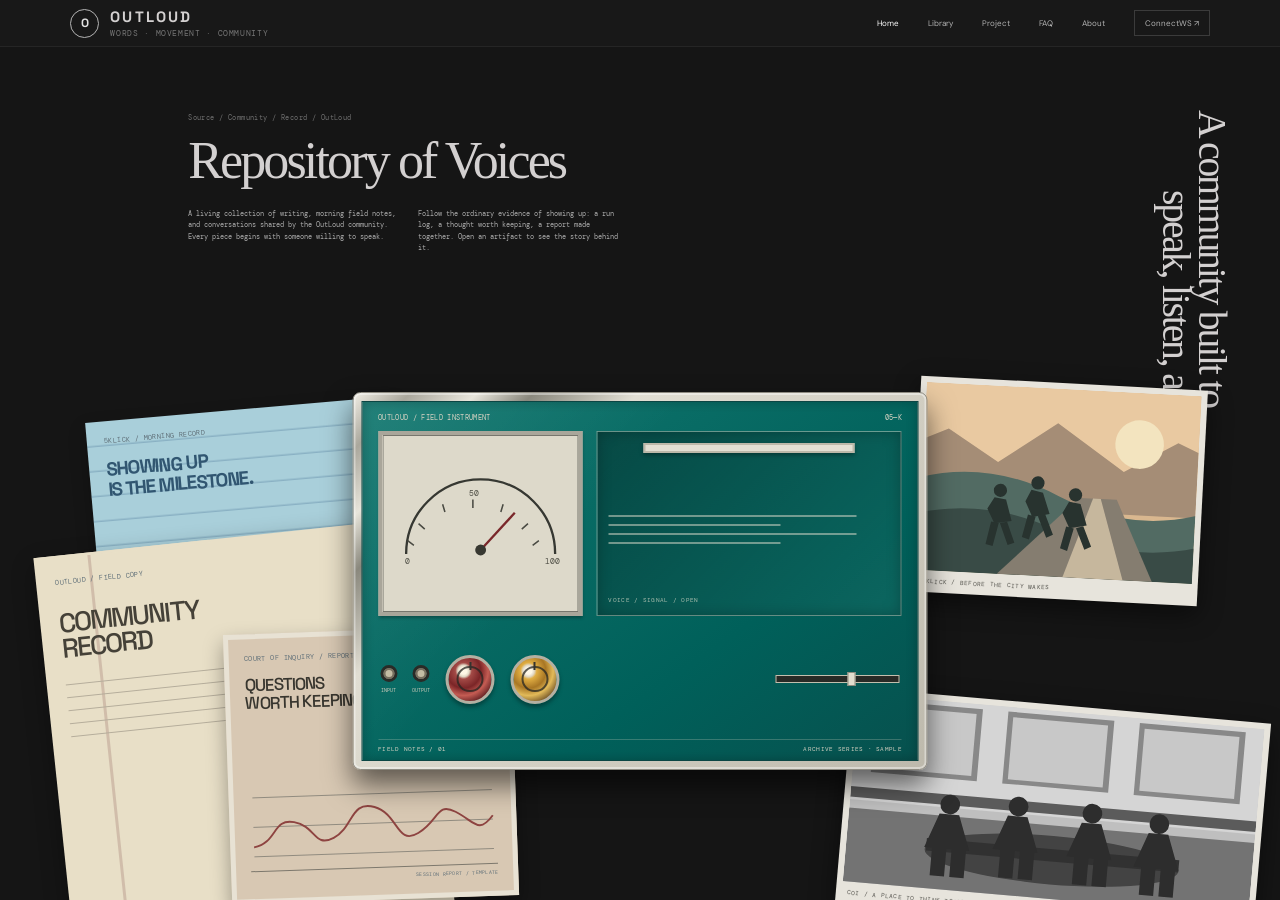
==== commit 450fab2e: "I am tired af, but v2 finally, need further finishing but-- v2" ====
--- a/index.html
+++ b/index.html
@@ -1,124 +1,236 @@
 <!doctype html>
-<html lang="en">
+<html lang="en" class="archive-document">
   <head>
     <meta charset="UTF-8" />
     <meta name="viewport" content="width=device-width, initial-scale=1.0" />
-    <meta name="theme-color" content="#f0eddf" />
+    <meta name="theme-color" content="#151515" />
     <meta
       name="description"
-      content="OutLoud is a community for finding your voice, showing up for one another, and sharing what the group does."
+      content="Browse the OutLoud community archive of writing, morning field notes, and conversations."
     />
-    <title>OutLoud — Find your voice. Then use it.</title>
+    <title>OutLoud — Repository of Voices</title>
     <link rel="stylesheet" href="./site.css" />
+    <link rel="stylesheet" href="./archive.css" />
     <script src="./site.js" defer></script>
   </head>
-  <body>
-    <header class="site-header">
-      <a class="brand" href="./index.html" aria-label="OutLoud home">
-        <span class="brand-mark" aria-hidden="true">O</span>
-        <span>OUTLOUD<span class="brand-caption">WORDS · MOVEMENT · COMMUNITY</span></span>
-      </a>
-      <button
-        class="menu-toggle"
-        type="button"
-        aria-label="Open navigation"
-        aria-expanded="false"
-        aria-controls="primary-nav"
-      ><span></span></button>
-      <nav class="primary-nav" id="primary-nav" aria-label="Main navigation">
-        <a href="./index.html" aria-current="page">Home</a>
-        <a href="./library.html">Library</a>
-        <a href="./project.html">Project</a>
-        <a href="./faq.html">FAQ</a>
-        <a href="./about.html">About</a>
-        <a class="nav-cta" href="./connectws.html">ConnectWS <span aria-hidden="true">↗</span></a>
-      </nav>
-    </header>
-
-    <main class="page-main">
-      <section class="home-hero wrap" aria-labelledby="home-title">
-        <div class="hero-copy">
-          <p class="eyebrow">A community practice in showing up</p>
-          <h1 class="display-title" id="home-title">Find your voice.<br /><em>Then use it.</em></h1>
-          <p class="lead">
-            A place to speak without waiting for perfect words, listen with intent, and make
-            something of the time we share.
+  <body class="archive-page">
+    <main class="archive-stage">
+      <p class="archive-motto">
+        <span>A community built to</span>
+        <span>speak, listen, and show up.</span>
+      </p>
+
+      <header class="site-header">
+        <a class="brand" href="./index.html" aria-label="OutLoud home">
+          <span class="brand-mark" aria-hidden="true">O</span>
+          <span>OUTLOUD<span class="brand-caption">WORDS · MOVEMENT · COMMUNITY</span></span>
+        </a>
+        <button class="menu-toggle" type="button" aria-label="Open navigation" aria-expanded="false" aria-controls="primary-nav"><span></span></button>
+        <nav class="primary-nav" id="primary-nav" aria-label="Main navigation">
+          <a href="./index.html" aria-current="page">Home</a>
+          <a href="./library.html">Library</a>
+          <a href="./project.html">Project</a>
+          <a href="./faq.html">FAQ</a>
+          <a href="./about.html">About</a>
+          <a class="nav-cta" href="./connectws.html">ConnectWS <span aria-hidden="true">↗</span></a>
+        </nav>
+      </header>
+
+      <section class="archive-overview" aria-labelledby="archive-title">
+        <p class="archive-breadcrumb">Source / Community / Record / OutLoud</p>
+        <h1 id="archive-title">Repository of Voices</h1>
+        <div class="archive-prose">
+          <p>
+            A living collection of writing, morning field notes, and conversations shared by the
+            OutLoud community. Every piece begins with someone willing to speak.
           </p>
-          <div class="hero-actions">
-            <a class="button button--dark" href="./project.html">Explore what we do <span class="button-arrow" aria-hidden="true">↗</span></a>
-            <a class="button" href="./library.html">Enter the library <span class="button-arrow" aria-hidden="true">↗</span></a>
-          </div>
-        </div>
-        <div class="hero-art" aria-label="OutLoud's hand-drawn burgundy emblem">
-          <img src="./assets/OutLoudRadiant.svg" alt="" />
-          <div class="orbit-note">SPEAK<br />UP<br />SHOW UP</div>
-        </div>
-        <div class="hero-index micro-label">
-          <span>FIELD NOTES / 001</span>
-          <span>Made of words, miles &amp; good questions</span>
+          <p>
+            Follow the ordinary evidence of showing up: a run log, a thought worth keeping, a
+            report made together. Open an artifact to see the story behind it.
+          </p>
         </div>
       </section>
 
-      <div class="ticker" aria-label="Words, movement, conversation, community">
-        <div class="ticker-track" aria-hidden="true">
-          <span>WORDS WITH ROOM TO GROW</span><b>✳</b><span>MILES WITH MEANING</span><b>✳</b>
-          <span>BETTER QUESTIONS</span><b>✳</b><span>BRAVER VOICES</span><b>✳</b>
-          <span>WORDS WITH ROOM TO GROW</span><b>✳</b><span>MILES WITH MEANING</span><b>✳</b>
-          <span>BETTER QUESTIONS</span><b>✳</b><span>BRAVER VOICES</span><b>✳</b>
+      <section class="archive-collage" aria-label="Featured community artifacts">
+        <button
+          class="archive-artifact artifact-paper artifact-paper--blue"
+          type="button"
+          data-title="A morning, marked"
+          data-kind="5Klick / Field note"
+          data-detail="A sample activity card for the photographs and personal milestones shared by the 5Klick group. Replace this visual with a real community field note when one is ready to publish."
+          data-link="./project.html#fiveklick"
+        >
+          <span class="artifact-visual paper-blue" aria-hidden="true">
+            <span class="paper-eyebrow">5KLICK / MORNING RECORD</span>
+            <strong>SHOWING UP<br />IS THE MILESTONE.</strong>
+            <span class="paper-grid">
+              <span>DATE <i>FIELD NOTE</i></span>
+              <span>PACE <i>PERSONAL</i></span>
+              <span>ROUTE <i>TOGETHER</i></span>
+            </span>
+            <span class="paper-number">SAMPLE / 001</span>
+          </span>
+          <span class="artifact-sr-label">Open the sample 5Klick field note</span>
+        </button>
+
+        <button
+          class="archive-artifact artifact-paper artifact-paper--folder"
+          type="button"
+          data-title="A note from the field"
+          data-kind="Community / Sample record"
+          data-detail="A placeholder for the small notes, reflections, and records the group chooses to keep. This is sample artwork, not a real member submission."
+          data-link="./library.html"
+        >
+          <span class="artifact-visual paper-folder" aria-hidden="true">
+            <span class="paper-eyebrow">OUTLOUD / FIELD COPY</span>
+            <strong>COMMUNITY<br />RECORD</strong>
+            <span class="folder-lines"><i></i><i></i><i></i><i></i><i></i></span>
+            <span class="folder-stamp">OPEN<br />FILE</span>
+            <span class="paper-number">WORDS · MOVEMENT · PEOPLE</span>
+          </span>
+          <span class="artifact-sr-label">Open the sample community record</span>
+        </button>
+
+        <button
+          class="archive-artifact artifact-paper artifact-paper--report"
+          type="button"
+          data-title="Questions, carried forward"
+          data-kind="Court of Inquiry / Report template"
+          data-detail="A sample report layout for a Court of Inquiry session. Real reports can record the icebreaker, main speaker, discussion, and conclusion."
+          data-link="./project.html#coi"
+        >
+          <span class="artifact-visual paper-report" aria-hidden="true">
+            <span class="paper-eyebrow">COURT OF INQUIRY / REPORT</span>
+            <strong>QUESTIONS<br />WORTH KEEPING.</strong>
+            <svg viewBox="0 0 260 90" focusable="false">
+              <path d="M4 13H256M4 44H256M4 75H256" />
+              <path class="report-plot" d="M4 65c25-4 20-30 43-25s20 28 41 18 19-39 44-31 22 42 45 29 20-32 40-21 23 25 39 5" />
+            </svg>
+            <span class="paper-number">SESSION REPORT / TEMPLATE</span>
+          </span>
+          <span class="artifact-sr-label">Open the Court of Inquiry report template</span>
+        </button>
+
+        <button
+          class="archive-artifact artifact-photo"
+          type="button"
+          data-title="Room for a conversation"
+          data-kind="Court of Inquiry / Placeholder image"
+          data-detail="A temporary illustration for a Court of Inquiry gathering. Replace it with a community-approved photograph when you have one."
+          data-link="./project.html#coi"
+        >
+          <span class="artifact-visual photo-placeholder" aria-hidden="true">
+            <svg viewBox="0 0 620 340" preserveAspectRatio="xMidYMid slice" focusable="false">
+              <rect width="620" height="340" fill="#c6c5bd" />
+              <path d="M0 0h620v188H0Z" fill="#deddd6" />
+              <path d="M28 34h162v110H28Zm201 0h162v110H229Zm201 0h162v110H430Z" fill="#888981" />
+              <path d="M36 42h145v95H36Zm201 0h145v95H237Zm201 0h145v95H438Z" fill="#d0cfc8" />
+              <path d="M0 168h620v16H0Z" fill="#575951" />
+              <path d="M0 201h620v139H0Z" fill="#72736c" />
+              <ellipse cx="314" cy="254" rx="194" ry="37" fill="#3c3e39" />
+              <path d="M122 237h386v19H122Z" fill="#292b27" />
+              <g fill="#242622">
+                <circle cx="153" cy="183" r="15" /><path d="M138 198h30l20 53h-69Zm-7 47h22v48h-22Zm30 0h22v48h-22Z" />
+                <circle cx="257" cy="177" r="15" /><path d="M242 192h30l20 53h-69Zm-7 47h22v48h-22Zm30 0h22v48h-22Z" />
+                <circle cx="370" cy="178" r="15" /><path d="M355 193h30l20 53h-69Zm-7 47h22v48h-22Zm30 0h22v48h-22Z" />
+                <circle cx="473" cy="185" r="15" /><path d="M458 200h30l20 53h-69Zm-7 47h22v48h-22Zm30 0h22v48h-22Z" />
+              </g>
+              <path d="M0 326h620" stroke="#f1eee5" stroke-width="4" opacity=".75" />
+            </svg>
+            <span class="photo-caption">COI / A PLACE TO THINK TOGETHER</span>
+          </span>
+          <span class="artifact-sr-label">Open the placeholder Court of Inquiry gathering image</span>
+        </button>
+
+        <button
+          class="archive-artifact artifact-photo artifact-photo--run"
+          type="button"
+          data-title="Before the city wakes"
+          data-kind="5Klick / Morning run"
+          data-detail="A placeholder illustration for the group's early morning runs. Replace it with a community-approved 5Klick photograph when one is ready."
+          data-link="./project.html#fiveklick"
+        >
+          <span class="artifact-visual run-placeholder" aria-hidden="true">
+            <svg viewBox="0 0 620 340" preserveAspectRatio="xMidYMid slice" focusable="false">
+              <rect width="620" height="340" fill="#d9b78f" />
+              <path d="M0 0h620v190H0Z" fill="#e9c9a1" />
+              <path d="M0 130 105 82l92 56 105-76 123 82 96-57 99 42v92H0Z" fill="#a58d76" />
+              <circle cx="451" cy="93" r="44" fill="#f3e4bf" />
+              <path d="M0 194q155-72 310 0t310 0v146H0Z" fill="#526b63" />
+              <path d="M0 256q155-63 310 0t310 0v84H0Z" fill="#394b46" />
+              <path d="m205 340 142-145h68L486 340Z" fill="#857d70" />
+              <path d="m324 340 48-145h14l47 145Z" fill="#d7c6a9" opacity=".8" />
+              <g fill="#28332f">
+                <circle cx="204" cy="189" r="12" />
+                <path d="m194 202 21 3 12 38-31 6-14-26Zm-4 44 14 2-9 42-13-3Zm16 2 13-3 15 37-12 5Z" />
+                <circle cx="271" cy="172" r="12" />
+                <path d="m260 185 21 4 14 38-31 7-14-28Zm-4 45 14 3-10 42-13-4Zm18 2 13-4 16 36-12 6Z" />
+                <circle cx="340" cy="190" r="12" />
+                <path d="m329 203 21 3 13 38-31 7-14-27Zm-3 45 14 3-10 41-13-4Zm18 2 13-4 16 36-12 6Z" />
+              </g>
+            </svg>
+            <span class="photo-caption">5KLICK / BEFORE THE CITY WAKES</span>
+          </span>
+          <span class="artifact-sr-label">Open the placeholder 5Klick morning-run image</span>
+        </button>
+
+        <button
+          class="archive-artifact artifact-console"
+          type="button"
+          data-title="The OutLoud field instrument"
+          data-kind="Archive object / Placeholder artwork"
+          data-detail="A made-for-now vector illustration inspired by archival equipment. Clickable placeholders will be replaced with your supplied artwork when it is ready."
+          data-link="./library.html"
+        >
+          <span class="artifact-visual console-shell" aria-hidden="true">
+            <span class="console-face">
+              <span class="console-heading"><span>OUTLOUD / FIELD INSTRUMENT</span><b>05—K</b></span>
+              <span class="console-top">
+                <span class="meter-window">
+                  <svg viewBox="0 0 240 120" focusable="false">
+                    <path class="meter-arc" d="M24 99a96 96 0 0 1 192 0" />
+                    <path class="meter-tick" d="M34 88 26 82m22-15-8-7m34-15-3-10m39 5V29m39 6-3 10m35 15-8 7m22 15-8 6" />
+                    <path class="meter-needle" d="m120 94 44-48" />
+                    <circle cx="120" cy="94" r="7" />
+                    <text x="23" y="112">0</text><text x="105" y="25">50</text><text x="203" y="112">100</text>
+                  </svg>
+                </span>
+                <span class="console-screen">
+                  <span class="screen-slot"></span>
+                  <span class="screen-lines"><i></i><i></i><i></i><i></i></span>
+                  <span class="screen-reading">VOICE / SIGNAL / OPEN</span>
+                </span>
+              </span>
+              <span class="console-bottom">
+                <span class="console-port"><i></i><small>INPUT</small></span>
+                <span class="console-port"><i></i><small>OUTPUT</small></span>
+                <span class="console-knob console-knob--wine"><i></i></span>
+                <span class="console-knob console-knob--gold"><i></i></span>
+                <span class="console-slider"><i></i></span>
+              </span>
+              <span class="console-foot"><span>FIELD NOTES / 01</span><span>ARCHIVE SERIES · SAMPLE</span></span>
+            </span>
+          </span>
+          <span class="artifact-sr-label">Open the OutLoud archive instrument artwork</span>
+        </button>
+
+      </section>
+
+      <dialog class="artifact-dialog" aria-labelledby="artifact-dialog-title">
+        <div class="artifact-dialog-inner">
+          <div class="dialog-art" aria-hidden="true"></div>
+          <section class="dialog-copy">
+            <div class="dialog-heading">
+              <p class="dialog-kind"></p>
+              <button class="dialog-close" type="button" aria-label="Close artifact">×</button>
+            </div>
+            <p class="dialog-index">OUTLOUD / COMMUNITY ARCHIVE</p>
+            <h2 id="artifact-dialog-title"></h2>
+            <p class="dialog-detail"></p>
+            <a class="dialog-link" href="./library.html">Explore more <span aria-hidden="true">↗</span></a>
+          </section>
         </div>
-      </div>
-
-      <section class="section wrap" aria-labelledby="operations-title">
-        <div class="section-heading">
-          <div>
-            <p class="eyebrow">Different ways to show up</p>
-            <h2 id="operations-title">The work is the point.</h2>
-          </div>
-          <p>Two ongoing operations. One shared habit: turn up, take part, and bring something back to the group.</p>
-        </div>
-        <div class="home-cards">
-          <article class="home-card home-card--signal">
-            <span class="micro-label">Operation / 01</span>
-            <span class="card-index">MOVE · TOGETHER</span>
-            <div>
-              <h3>5Klick</h3>
-              <p>Morning miles, shared photographs, and the small milestones that add up.</p>
-              <a class="card-link" href="./project.html#fiveklick">See the operation <span aria-hidden="true">↗</span></a>
-            </div>
-          </article>
-          <article class="home-card">
-            <span class="micro-label">Operation / 02</span>
-            <span class="card-index">THINK · TOGETHER</span>
-            <div>
-              <h3>Court of Inquiry</h3>
-              <p>A room for specific questions, open exchange, and a report worth carrying forward.</p>
-              <a class="card-link" href="./project.html#coi">See the operation <span aria-hidden="true">↗</span></a>
-            </div>
-          </article>
-        </div>
-      </section>
-
-      <section class="section wrap manifesto" aria-labelledby="manifesto-title">
-        <div>
-          <p class="eyebrow">The OutLoud idea</p>
-          <h2 id="manifesto-title">Courage is a practice, not a personality.</h2>
-        </div>
-        <div class="manifesto-copy">
-          <p><strong>You don't have to be the loudest person in the room.</strong> You just have to be willing to take your turn: write the thought, ask the question, hear someone out, and try again.</p>
-          <p>OutLoud is a community space for the things we make and do together. The Library gathers our writing; the operations keep us moving and thinking as a group.</p>
-          <a class="card-link" href="./about.html">A little more about us <span aria-hidden="true">↗</span></a>
-        </div>
-      </section>
+      </dialog>
     </main>
-
-    <footer class="site-footer">
-      <div class="footer-inner">
-        <p>OUTLOUD / WORDS · MOVEMENT · COMMUNITY</p>
-        <nav class="footer-links" aria-label="Footer navigation">
-          <a href="./library.html">Library</a><a href="./project.html">Project</a>
-          <a href="./faq.html">FAQ</a><a href="./connectws.html">ConnectWS ↗</a>
-        </nav>
-      </div>
-    </footer>
   </body>
 </html>
--- a/site.css
+++ b/site.css
@@ -1,15 +1,15 @@
 @import url("https://fonts.googleapis.com/css2?family=DM+Mono:wght@400;500&family=DM+Sans:wght@400;500;600;700&family=Space+Grotesk:wght@400;500;600;700&display=swap");
 
 :root {
-  color-scheme: light;
-  --paper: #f0eddf;
-  --paper-deep: #e4dfcd;
-  --ink: #171914;
-  --muted: #6f7064;
-  --line: rgba(23, 25, 20, 0.2);
-  --signal: #d7df67;
-  --wine: #64272b;
-  --white: #faf9f3;
+  color-scheme: dark;
+  --paper: #151515;
+  --paper-deep: #20201f;
+  --ink: #d3d0d0;
+  --muted: #a3a3a0;
+  --line: rgba(211, 208, 208, 0.18);
+  --signal: #80bdb5;
+  --wine: #b67178;
+  --white: #202221;
   --font-display: "Space Grotesk", sans-serif;
   --font-body: "DM Sans", sans-serif;
   --font-mono: "DM Mono", monospace;
@@ -81,14 +81,15 @@
   z-index: 20;
   top: 0;
   display: flex;
-  min-height: 78px;
+  height: 47px;
+  min-height: 47px;
   align-items: center;
   justify-content: space-between;
   gap: 24px;
-  padding: 10px clamp(20px, 5.5vw, 84px);
-  border-bottom: 1px solid var(--line);
-  background: rgba(240, 237, 223, 0.94);
-  backdrop-filter: blur(14px);
+  padding: 6px clamp(20px, 5.5vw, 84px);
+  border-bottom: 1px solid #252525;
+  background: #181818;
+  color: var(--ink);
 }
 
 .brand {
@@ -105,20 +106,21 @@
 
 .brand-mark {
   display: grid;
-  width: 35px;
-  height: 35px;
+  width: 29px;
+  height: 29px;
   place-items: center;
-  border: 1px solid var(--ink);
+  border: 1px solid #b4b4b4;
   border-radius: 50%;
-  background: var(--signal);
-  font-size: 18px;
+  background: transparent;
+  color: #e2e2e2;
+  font-size: 12px;
   letter-spacing: -0.08em;
 }
 
 .brand-caption {
   display: block;
   margin-top: 5px;
-  color: var(--muted);
+  color: #767676;
   font-family: var(--font-mono);
   font-size: 8px;
   font-weight: 400;
@@ -128,44 +130,45 @@
 .primary-nav {
   display: flex;
   align-items: center;
-  gap: clamp(16px, 2.4vw, 36px);
+  gap: clamp(16px, 2.45vw, 29px);
 }
 
 .primary-nav a {
   padding: 8px 0;
-  color: var(--muted);
-  font-size: 12px;
-  font-weight: 600;
+  color: #b2b2b2;
+  font-size: 8px;
+  font-weight: 400;
   transition: color 160ms ease;
 }
 
 .primary-nav a:hover,
 .primary-nav a[aria-current="page"] {
-  color: var(--ink);
+  color: #fff;
 }
 
 .primary-nav a[aria-current="page"] {
-  box-shadow: inset 0 -2px var(--wine);
+  box-shadow: none;
 }
 
 .nav-cta {
-  padding: 11px 15px !important;
-  border: 1px solid var(--ink);
-  color: var(--ink) !important;
+  padding: 7px 10px !important;
+  border: 1px solid #3b3b3b;
+  color: #b2b2b2 !important;
 }
 
 .nav-cta:hover {
-  background: var(--ink);
-  color: var(--paper) !important;
+  border-color: #8e8e8e;
+  background: transparent;
+  color: #fff !important;
 }
 
 .menu-toggle {
   display: none;
-  width: 42px;
-  height: 42px;
+  width: 34px;
+  height: 31px;
   align-items: center;
   justify-content: center;
-  border: 1px solid var(--ink);
+  border: 1px solid #444;
   background: transparent;
   cursor: pointer;
 }
@@ -176,7 +179,7 @@
   position: absolute;
   width: 17px;
   height: 1px;
-  background: var(--ink);
+  background: #eee;
   content: "";
   transition: transform 160ms ease;
 }
@@ -406,6 +409,7 @@
   overflow: hidden;
   border-block: 1px solid var(--ink);
   background: var(--signal);
+  color: #151515;
 }
 
 .ticker-track {
@@ -425,7 +429,7 @@
 }
 
 .ticker-track b {
-  color: var(--wine);
+  color: #643238;
   font-size: 16px;
 }
 
@@ -485,10 +489,16 @@
 
 .home-card--signal {
   background: var(--signal);
+  color: #151515;
 }
 
 .home-card .micro-label {
   color: var(--muted);
+}
+
+.home-card--signal .micro-label,
+.home-card--signal p {
+  color: rgba(21, 21, 21, 0.72);
 }
 
 .home-card h3 {
@@ -580,168 +590,6 @@
   color: var(--muted);
 }
 
-.library-board {
-  padding-block: clamp(48px, 7vw, 88px) 100px;
-  background: var(--ink);
-  color: var(--paper);
-}
-
-.library-board .section-heading {
-  border-bottom: 1px solid rgba(240, 237, 223, 0.25);
-  padding-bottom: 24px;
-}
-
-.library-board .section-heading h2 {
-  font-size: clamp(2rem, 4vw, 3.7rem);
-}
-
-.library-board .section-heading p,
-.library-board .micro-label {
-  color: #b7b7a9;
-}
-
-.library-controls {
-  display: flex;
-  flex-wrap: wrap;
-  align-items: center;
-  justify-content: space-between;
-  gap: 16px;
-  margin-bottom: 22px;
-}
-
-.filter-list {
-  display: flex;
-  flex-wrap: wrap;
-  gap: 8px;
-}
-
-.filter-button {
-  min-height: 36px;
-  padding: 0 13px;
-  border: 1px solid rgba(240, 237, 223, 0.34);
-  background: transparent;
-  color: var(--paper);
-  cursor: pointer;
-  font-size: 11px;
-}
-
-.filter-button[aria-pressed="true"],
-.filter-button:hover {
-  border-color: var(--signal);
-  background: var(--signal);
-  color: var(--ink);
-}
-
-.library-search {
-  width: min(100%, 260px);
-  min-height: 38px;
-  padding: 0 12px;
-  border: 1px solid rgba(240, 237, 223, 0.34);
-  border-radius: 0;
-  background: transparent;
-  color: var(--paper);
-  font-size: 12px;
-}
-
-.library-search::placeholder {
-  color: #b7b7a9;
-}
-
-.story-list {
-  display: grid;
-  grid-template-columns: repeat(2, minmax(0, 1fr));
-  gap: 12px;
-}
-
-.story-card {
-  align-self: start;
-  border: 1px solid rgba(240, 237, 223, 0.32);
-  background: #22241e;
-}
-
-.story-card[hidden] {
-  display: none;
-}
-
-.story-card summary {
-  position: relative;
-  display: flex;
-  min-height: 240px;
-  flex-direction: column;
-  justify-content: space-between;
-  padding: clamp(20px, 3vw, 34px);
-  cursor: pointer;
-  list-style: none;
-}
-
-.story-card summary::-webkit-details-marker {
-  display: none;
-}
-
-.story-meta {
-  display: flex;
-  align-items: center;
-  justify-content: space-between;
-  gap: 14px;
-  color: #b7b7a9;
-  font-family: var(--font-mono);
-  font-size: 9px;
-  letter-spacing: 0.08em;
-  text-transform: uppercase;
-}
-
-.story-category {
-  color: var(--signal);
-}
-
-.story-card h3 {
-  max-width: 540px;
-  margin: 44px 0 10px;
-  font-family: var(--font-display);
-  font-size: clamp(1.7rem, 3.1vw, 3rem);
-  font-weight: 500;
-  letter-spacing: -0.065em;
-  line-height: 0.98;
-}
-
-.story-card .story-teaser {
-  max-width: 500px;
-  margin: 0;
-  color: #c1c1b6;
-  font-size: 13px;
-  line-height: 1.6;
-}
-
-.story-read {
-  display: inline-flex;
-  align-items: center;
-  gap: 9px;
-  margin-top: 19px;
-  color: var(--signal);
-  font-size: 10px;
-  font-weight: 700;
-  letter-spacing: 0.09em;
-  text-transform: uppercase;
-}
-
-.story-body {
-  padding: 0 clamp(20px, 3vw, 34px) 30px;
-  border-top: 1px solid rgba(240, 237, 223, 0.2);
-  color: #d6d5ca;
-  font-size: 14px;
-  line-height: 1.8;
-}
-
-.story-body p {
-  max-width: 680px;
-}
-
-.empty-results {
-  grid-column: 1 / -1;
-  padding: 28px 0;
-  color: #c1c1b6;
-}
-
 .operations-grid {
   display: grid;
   grid-template-columns: 1fr 1fr;
@@ -762,8 +610,8 @@
 }
 
 .operation-card--coi {
-  background: var(--wine);
-  color: var(--paper);
+  background: #633238;
+  color: var(--ink);
 }
 
 .operation-top {
@@ -820,7 +668,7 @@
   position: absolute;
   right: -26px;
   bottom: 58px;
-  color: rgba(23, 25, 20, 0.07);
+  color: rgba(255, 255, 255, 0.06);
   font-family: var(--font-display);
   font-size: clamp(9rem, 20vw, 18rem);
   font-weight: 700;
@@ -894,7 +742,7 @@
 .report-cell {
   padding: 18px;
   border: 1px solid var(--line);
-  background: rgba(250, 249, 243, 0.55);
+  background: rgba(255, 255, 255, 0.05);
 }
 
 .report-cell .micro-label {
@@ -1115,7 +963,7 @@
   padding: 12px 13px;
   border: 1px solid var(--line);
   border-radius: 0;
-  background: rgba(250, 249, 243, 0.5);
+  background: rgba(255, 255, 255, 0.05);
   font-size: 14px;
 }
 
@@ -1177,7 +1025,7 @@
 
 @media (max-width: 850px) {
   .site-header {
-    min-height: 70px;
+    min-height: 47px;
   }
 
   .menu-toggle {
@@ -1192,9 +1040,9 @@
     display: none;
     align-items: stretch;
     gap: 0;
-    padding: 10px 24px 18px;
-    border-bottom: 1px solid var(--line);
-    background: var(--paper);
+    padding: 7px 22px 11px;
+    border-bottom: 1px solid #333;
+    background: #181818;
   }
 
   .primary-nav.is-open {
@@ -1203,15 +1051,17 @@
   }
 
   .primary-nav a {
-    padding: 14px 0;
-    border-bottom: 1px solid var(--line);
+    padding: 11px 0;
+    border-bottom: 1px solid #303030;
+    color: #d0d0d0;
+    font-size: 10px;
   }
 
   .nav-cta {
     width: fit-content;
     margin-top: 10px;
-    padding-inline: 14px !important;
-    border: 1px solid var(--ink) !important;
+    padding: 7px 10px !important;
+    border: 1px solid #3b3b3b !important;
   }
 
   .home-hero {
@@ -1308,7 +1158,6 @@
   }
 
   .home-cards,
-  .story-list,
   .operations-grid {
     grid-template-columns: 1fr;
   }
@@ -1341,23 +1190,6 @@
 
   .page-intro .lead {
     max-width: 460px;
-  }
-
-  .library-board {
-    padding-bottom: 72px;
-  }
-
-  .library-controls {
-    align-items: stretch;
-    flex-direction: column-reverse;
-  }
-
-  .library-search {
-    width: 100%;
-  }
-
-  .story-card summary {
-    min-height: 215px;
   }
 
   .operation-card {
--- a/archive.css
+++ b/archive.css
@@ -0,0 +1,1071 @@
+.archive-document,
+.archive-document body {
+  width: 100%;
+  height: 100%;
+  overflow: hidden;
+  background: #111;
+}
+
+.archive-page {
+  color: #bdbdbd;
+  font-family: var(--font-body);
+}
+
+.archive-stage {
+  position: fixed;
+  inset: 0;
+  overflow: hidden;
+  background: #151515;
+}
+
+.archive-motto {
+  position: absolute;
+  z-index: 3;
+  top: 10%;
+  right: 4%;
+  display: flex;
+  flex-direction: row-reverse;
+  align-items: flex-start;
+  gap: 0;
+  margin: 0;
+  color: #d3d0d0;
+  font-family: Georgia, "Times New Roman", serif;
+  font-size: clamp(30px, 3.1vw, 48px);
+  font-weight: 400;
+  letter-spacing: -0.055em;
+  line-height: 0.9;
+  pointer-events: none;
+}
+
+.archive-motto span {
+  writing-mode: vertical-rl;
+  text-orientation: mixed;
+  white-space: nowrap;
+}
+
+.archive-motto span:first-child {
+  transform: translateY(20px);
+}
+
+.archive-motto span:last-child {
+  transform: translateY(clamp(90px, 60vh, 100px));
+}
+
+.archive-overview {
+  position: absolute;
+  z-index: 2;
+  top: 12.5%;
+  left: 14.7%;
+  width: min(57vw, 610px);
+}
+
+.archive-breadcrumb {
+  margin: 0 0 12px;
+  color: #6f6f6f;
+  font-family: var(--font-mono);
+  font-size: 7px;
+  letter-spacing: 0.06em;
+}
+
+.archive-overview h1 {
+  margin: 0;
+  color: #d3d0d0;
+  font-family: Georgia, "Times New Roman", serif;
+  font-size: clamp(34px, 4.65vw, 52px);
+  font-weight: 400;
+  letter-spacing: -0.055em;
+  line-height: 1.03;
+}
+
+.archive-prose {
+  display: grid;
+  max-width: 440px;
+  grid-template-columns: repeat(2, minmax(0, 1fr));
+  gap: 20px;
+  margin-top: 21px;
+}
+
+.archive-prose p {
+  margin: 0;
+  color: #aaa;
+  font-family: var(--font-mono);
+  font-size: 7.3px;
+  line-height: 1.55;
+}
+
+.archive-collage {
+  position: absolute;
+  z-index: 4;
+  inset: 42% auto 0;
+  left: 50%;
+  width: min(100%, 133vh);
+  overflow: visible;
+  isolation: isolate;
+  transform: translateX(-50%);
+}
+
+.archive-artifact {
+  position: absolute;
+  display: block;
+  padding: 0;
+  border: 0;
+  background: transparent;
+  cursor: pointer;
+  text-align: left;
+  transition:
+    transform 220ms cubic-bezier(0.2, 0.75, 0.2, 1),
+    filter 220ms ease;
+}
+
+.archive-artifact:hover,
+.archive-artifact:focus-visible {
+  z-index: 12;
+  filter: brightness(1.06);
+}
+
+.artifact-visual {
+  position: relative;
+  display: flex;
+  width: 100%;
+  height: 100%;
+  flex-direction: column;
+  overflow: hidden;
+}
+
+.artifact-paper--blue {
+  z-index: 1;
+  top: 6%;
+  left: 4.5%;
+  width: 26%;
+  height: 28vh;
+  transform: rotate(-5deg);
+}
+
+.artifact-paper--blue:hover,
+.artifact-paper--blue:focus-visible {
+  transform: translateY(-6px) rotate(-2deg) scale(1.035);
+}
+
+.paper-blue {
+  padding: 15px 17px;
+  background:
+    repeating-linear-gradient(to bottom, transparent 0 23px, rgba(48, 91, 131, 0.26) 24px 25px),
+    #a9cfda;
+  color: #34566d;
+  box-shadow: 0 8px 18px rgba(0, 0, 0, 0.25);
+}
+
+.paper-eyebrow,
+.paper-number {
+  color: #607079;
+  font-family: var(--font-mono);
+  font-size: clamp(5px, 0.55vw, 7px);
+  letter-spacing: 0.06em;
+}
+
+.paper-blue strong {
+  display: block;
+  margin: 15px 0 12px;
+  color: #315671;
+  font-family: var(--font-display);
+  font-size: clamp(11px, 1.6vw, 19px);
+  letter-spacing: -0.07em;
+  line-height: 1.05;
+}
+
+.paper-grid {
+  display: grid;
+  gap: 8px;
+  margin-top: auto;
+  font-family: var(--font-mono);
+  font-size: clamp(5px, 0.5vw, 6px);
+  letter-spacing: 0.05em;
+}
+
+.paper-grid span {
+  display: flex;
+  justify-content: space-between;
+  gap: 8px;
+  border-bottom: 1px solid rgba(48, 91, 131, 0.35);
+  padding-bottom: 4px;
+}
+
+.paper-grid i {
+  font-style: normal;
+}
+
+.paper-blue .paper-number {
+  display: block;
+  margin-top: 8px;
+  text-align: right;
+}
+
+.artifact-paper--folder {
+  z-index: 2;
+  bottom: -8%;
+  left: 1%;
+  width: 32%;
+  height: 45vh;
+  transform: rotate(-6deg);
+}
+
+.artifact-paper--folder:hover,
+.artifact-paper--folder:focus-visible {
+  transform: translateY(-6px) rotate(-3deg) scale(1.03);
+}
+
+.paper-folder {
+  padding: 22px 19px;
+  background:
+    linear-gradient(90deg, transparent 0 14%, rgba(114, 55, 55, 0.2) 14.2% 14.8%, transparent 15%),
+    #e8dfc7;
+  color: #454138;
+  box-shadow: 0 9px 24px rgba(0, 0, 0, 0.33);
+}
+
+.paper-folder::before {
+  position: absolute;
+  top: -19px;
+  left: 0;
+  width: 47%;
+  height: 22px;
+  background: #e8dfc7;
+  clip-path: polygon(0 100%, 0 0, 84% 0, 100% 100%);
+  content: "";
+}
+
+.paper-folder strong {
+  display: block;
+  margin: 25px 0 12px;
+  font-family: var(--font-display);
+  font-size: clamp(15px, 2.1vw, 28px);
+  font-weight: 500;
+  letter-spacing: -0.07em;
+  line-height: 0.94;
+}
+
+.folder-lines {
+  display: grid;
+  gap: 12px;
+  margin: 10px 0;
+}
+
+.folder-lines i {
+  display: block;
+  width: 80%;
+  height: 1px;
+  background: #b6ae9c;
+}
+
+.folder-lines i:nth-child(2n) {
+  width: 58%;
+}
+
+.folder-stamp {
+  position: absolute;
+  right: 12%;
+  bottom: 17%;
+  display: grid;
+  width: 53px;
+  height: 53px;
+  place-content: center;
+  border: 1px solid #792f31;
+  border-radius: 50%;
+  color: #792f31;
+  font-family: var(--font-mono);
+  font-size: 7px;
+  line-height: 1.25;
+  text-align: center;
+  transform: rotate(9deg);
+}
+
+.paper-folder .paper-number {
+  position: absolute;
+  bottom: 18px;
+  left: 19px;
+  color: #777164;
+  font-size: 5px;
+}
+
+.artifact-paper--report {
+  z-index: 3;
+  bottom: 0;
+  left: 15.5%;
+  width: 24%;
+  height: 30vh;
+  transform: rotate(-2deg);
+}
+
+.artifact-paper--report:hover,
+.artifact-paper--report:focus-visible {
+  transform: translateY(-7px) rotate(0) scale(1.035);
+}
+
+.paper-report {
+  padding: 15px;
+  border: 5px solid #e8e2d4;
+  background: #d8c8b3;
+  color: #38362f;
+  box-shadow: 0 9px 20px rgba(0, 0, 0, 0.35);
+}
+
+.paper-report strong {
+  display: block;
+  margin: 14px 0 8px;
+  font-family: var(--font-display);
+  font-size: clamp(10px, 1.35vw, 17px);
+  font-weight: 500;
+  letter-spacing: -0.055em;
+  line-height: 1.05;
+}
+
+.paper-report svg {
+  width: 100%;
+  height: 38%;
+  margin-top: auto;
+  border-bottom: 1px solid #7d786d;
+}
+
+.paper-report svg path {
+  fill: none;
+  stroke: #8e897e;
+  stroke-width: 1;
+}
+
+.paper-report svg .report-plot {
+  stroke: #8e4441;
+  stroke-width: 2;
+}
+
+.paper-report .paper-number {
+  display: block;
+  margin-top: 5px;
+  font-size: 5px;
+  text-align: right;
+}
+
+.artifact-photo {
+  z-index: 4;
+  right: -2%;
+  bottom: -4%;
+  width: 35%;
+  height: 24vh;
+  padding: 6px 6px 0;
+  background: #e7e4dc;
+  box-shadow: 0 9px 26px rgba(0, 0, 0, 0.48);
+  transform: rotate(5deg);
+}
+
+.artifact-photo:hover,
+.artifact-photo:focus-visible {
+  transform: translateY(-8px) rotate(2deg) scale(1.04);
+}
+
+.artifact-photo--run {
+  z-index: 5;
+  top: 1%;
+  right: 3%;
+  bottom: auto;
+  width: 24%;
+  height: 24vh;
+  transform: rotate(3deg);
+}
+
+.artifact-photo--run:hover,
+.artifact-photo--run:focus-visible {
+  transform: translateY(-8px) rotate(1deg) scale(1.04);
+}
+
+.photo-placeholder svg {
+  display: block;
+  width: 100%;
+  height: calc(100% - 22px);
+  flex: 1 1 auto;
+  filter: grayscale(1) contrast(0.92);
+}
+
+.run-placeholder svg {
+  display: block;
+  width: 100%;
+  height: calc(100% - 22px);
+  flex: 1 1 auto;
+}
+
+.photo-caption {
+  display: flex;
+  min-height: 22px;
+  align-items: center;
+  padding: 0 5px;
+  color: #55544e;
+  font-family: var(--font-mono);
+  font-size: clamp(4px, 0.48vw, 6px);
+  letter-spacing: 0.045em;
+}
+
+.artifact-console {
+  z-index: 6;
+  bottom: 25%;
+  left: 26%;
+  width: 48%;
+  height: 42vh;
+}
+
+.artifact-console:hover,
+.artifact-console:focus-visible {
+  transform: translateY(-6px) scale(1.02);
+}
+
+.console-shell {
+  padding: 8px;
+  border: 1px solid #8e8b81;
+  border-radius: 8px;
+  background:
+    linear-gradient(135deg, #f1eee5 0%, #aaa79c 6%, #e8e5db 13%, #8a887d 19%, #e1ded3 30%, #bdb9ac 100%);
+  box-shadow:
+    0 15px 28px rgba(0, 0, 0, 0.57),
+    inset 0 0 0 2px rgba(255, 255, 255, 0.4);
+}
+
+.console-face {
+  display: flex;
+  width: 100%;
+  height: 100%;
+  flex-direction: column;
+  padding: 10px clamp(8px, 1.2vw, 16px) 7px;
+  border: 1px solid #0b4644;
+  background:
+    linear-gradient(130deg, rgba(255, 255, 255, 0.08), transparent 38%),
+    linear-gradient(145deg, #11776f, #00605a 66%, #07514e);
+  color: #e1ddc9;
+  box-shadow: inset 0 0 12px rgba(0, 0, 0, 0.24);
+}
+
+.console-heading,
+.console-foot {
+  display: flex;
+  flex: 0 0 auto;
+  align-items: center;
+  justify-content: space-between;
+  gap: 7px;
+  color: #d8d3c3;
+  font-family: var(--font-mono);
+  font-size: clamp(5px, 0.52vw, 7px);
+  letter-spacing: 0.05em;
+}
+
+.console-heading {
+  min-height: 12px;
+  margin-bottom: 7px;
+}
+
+.console-heading b {
+  font-weight: 400;
+}
+
+.console-top {
+  display: grid;
+  min-height: 0;
+  flex: 1 1 auto;
+  grid-template-columns: 39% 1fr;
+  gap: clamp(7px, 1.2vw, 14px);
+}
+
+.meter-window {
+  display: grid;
+  min-width: 0;
+  place-items: center;
+  padding: 5px;
+  border: 4px solid #a9a69a;
+  background: #ddd9ca;
+  box-shadow:
+    inset 0 0 0 1px #77766d,
+    0 2px 3px rgba(0, 0, 0, 0.3);
+}
+
+.meter-window svg {
+  display: block;
+  width: 100%;
+  height: 100%;
+}
+
+.meter-arc {
+  fill: none;
+  stroke: #363832;
+  stroke-width: 3;
+}
+
+.meter-tick {
+  fill: none;
+  stroke: #4a4b43;
+  stroke-width: 2;
+}
+
+.meter-needle {
+  stroke: #7a282b;
+  stroke-width: 3;
+}
+
+.meter-window circle {
+  fill: #373831;
+}
+
+.meter-window text {
+  fill: #4e4e45;
+  font-family: var(--font-mono);
+  font-size: 10px;
+}
+
+.console-screen {
+  position: relative;
+  display: flex;
+  flex-direction: column;
+  overflow: hidden;
+  padding: 11px;
+  border: 1px solid rgba(220, 216, 199, 0.45);
+  background: linear-gradient(135deg, rgba(1, 36, 34, 0.5), rgba(32, 126, 116, 0.32));
+  box-shadow: inset 0 0 14px rgba(0, 0, 0, 0.25);
+}
+
+.screen-slot {
+  display: block;
+  width: 75%;
+  height: 10px;
+  margin: 0 auto 10px;
+  border: 2px solid #bcb8a9;
+  background: #e2dfd3;
+  box-shadow: 0 2px 4px rgba(0, 0, 0, 0.35);
+}
+
+.screen-lines {
+  display: grid;
+  gap: 7px;
+  margin: auto 0;
+}
+
+.screen-lines i {
+  display: block;
+  width: 88%;
+  height: 2px;
+  background: rgba(224, 222, 205, 0.5);
+}
+
+.screen-lines i:nth-child(2n) {
+  width: 61%;
+}
+
+.screen-reading {
+  color: rgba(230, 226, 208, 0.74);
+  font-family: var(--font-mono);
+  font-size: clamp(4px, 0.48vw, 6px);
+  letter-spacing: 0.05em;
+}
+
+.console-bottom {
+  display: flex;
+  min-height: 36%;
+  align-items: center;
+  gap: clamp(7px, 1.2vw, 16px);
+  padding: 8px 2px 4px;
+}
+
+.console-port {
+  display: flex;
+  height: 100%;
+  flex-direction: column;
+  align-items: center;
+  justify-content: center;
+  gap: 5px;
+}
+
+.console-port i {
+  display: block;
+  width: clamp(9px, 1.4vw, 17px);
+  aspect-ratio: 1;
+  border: 3px solid #292b27;
+  border-radius: 50%;
+  background: #c3bca4;
+  box-shadow: inset 0 0 0 2px #766f5f;
+}
+
+.console-port small {
+  color: #d3cfbd;
+  font-family: var(--font-mono);
+  font-size: clamp(4px, 0.43vw, 5px);
+}
+
+.console-knob {
+  position: relative;
+  display: grid;
+  width: clamp(24px, 4.5vw, 49px);
+  flex: 0 0 auto;
+  aspect-ratio: 1;
+  place-items: center;
+  border: 3px solid #b4b0a2;
+  border-radius: 50%;
+  background: radial-gradient(circle at 35% 30%, #f4f0e2 0 8%, #8a887c 12%, #403f39 21%, #cac6b6 28%, #66645b 42%, #d2cebf 50%, #747268 67%);
+  box-shadow: 0 3px 4px rgba(0, 0, 0, 0.35);
+}
+
+.console-knob::before {
+  position: absolute;
+  inset: 19%;
+  border: 2px solid rgba(37, 37, 33, 0.75);
+  border-radius: 50%;
+  content: "";
+}
+
+.console-knob i {
+  position: absolute;
+  top: 4px;
+  left: 50%;
+  width: 2px;
+  height: 8px;
+  background: #33332e;
+  transform: translateX(-50%);
+}
+
+.console-knob--wine {
+  background: radial-gradient(circle at 35% 30%, #fff8e6 0 8%, #e1d8c5 14%, #a34a46 20%, #7a2527 42%, #c45c53 60%, #6c2728 78%);
+}
+
+.console-knob--gold {
+  background: radial-gradient(circle at 35% 30%, #fff8e6 0 8%, #e1d8c5 14%, #e0ad42 20%, #a87624 42%, #e2ba59 60%, #82632f 78%);
+}
+
+.console-slider {
+  position: relative;
+  display: block;
+  width: 24%;
+  height: 8px;
+  margin-left: auto;
+  border: 1px solid #c3bfae;
+  background: #282a26;
+}
+
+.console-slider i {
+  position: absolute;
+  top: -4px;
+  left: 58%;
+  width: 8px;
+  height: 14px;
+  border: 1px solid #8f8c7f;
+  background: #e1ddce;
+}
+
+.console-foot {
+  padding-top: 5px;
+  border-top: 1px solid rgba(223, 219, 202, 0.24);
+  font-size: clamp(4px, 0.44vw, 6px);
+}
+
+.artifact-sr-label {
+  position: absolute;
+  width: 1px;
+  height: 1px;
+  overflow: hidden;
+  clip: rect(0, 0, 0, 0);
+  white-space: nowrap;
+  clip-path: inset(50%);
+}
+
+.artifact-dialog {
+  position: fixed;
+  inset: 0;
+  width: min(900px, calc(100vw - 32px));
+  max-width: none;
+  max-height: min(650px, calc(100svh - 32px));
+  margin: auto;
+  padding: 0;
+  overflow: auto;
+  border: 1px solid #444;
+  background: #171717;
+  color: #e5e3dd;
+  box-shadow: 0 24px 80px rgba(0, 0, 0, 0.7);
+}
+
+.artifact-dialog[open] {
+  animation: archive-dialog-in 200ms ease-out both;
+}
+
+.artifact-dialog.is-closing {
+  animation: archive-dialog-out 180ms ease-in both;
+}
+
+.artifact-dialog.is-closing::backdrop {
+  animation: archive-backdrop-out 180ms ease-in both;
+}
+
+.artifact-dialog::backdrop {
+  background: rgba(0, 0, 0, 0.78);
+  backdrop-filter: blur(4px);
+}
+
+@keyframes archive-dialog-in {
+  from {
+    opacity: 0;
+    transform: translateY(15px) scale(0.98);
+  }
+
+  to {
+    opacity: 1;
+    transform: none;
+  }
+}
+
+@keyframes archive-dialog-out {
+  from {
+    opacity: 1;
+    transform: none;
+  }
+
+  to {
+    opacity: 0;
+    transform: translateY(15px) scale(0.98);
+  }
+}
+
+@keyframes archive-backdrop-out {
+  from {
+    opacity: 1;
+  }
+
+  to {
+    opacity: 0;
+  }
+}
+
+.artifact-dialog-inner {
+  display: grid;
+  min-height: min(460px, calc(100svh - 32px));
+  grid-template-columns: 1.15fr 0.85fr;
+}
+
+.dialog-art {
+  display: grid;
+  min-height: 360px;
+  place-items: center;
+  padding: 26px;
+  background: #22231f;
+}
+
+.dialog-art .artifact-visual {
+  width: 100%;
+  height: 100%;
+  min-height: 300px;
+  box-shadow: 0 10px 34px rgba(0, 0, 0, 0.52);
+}
+
+.dialog-art .console-shell {
+  max-width: 560px;
+  min-height: 300px;
+}
+
+.dialog-copy {
+  display: flex;
+  flex-direction: column;
+  align-items: start;
+  padding: clamp(22px, 4vw, 42px);
+}
+
+.dialog-heading {
+  display: flex;
+  width: 100%;
+  align-items: start;
+  justify-content: space-between;
+  gap: 15px;
+}
+
+.dialog-kind,
+.dialog-index {
+  color: #d7df67;
+  font-family: var(--font-mono);
+  font-size: 8px;
+  letter-spacing: 0.08em;
+  text-transform: uppercase;
+}
+
+.dialog-kind {
+  margin: 5px 0 0;
+}
+
+.dialog-index {
+  margin: auto 0 12px;
+  color: #85857c;
+}
+
+.dialog-copy h2 {
+  margin: 0 0 14px;
+  color: #e5e2d8;
+  font-family: Georgia, "Times New Roman", serif;
+  font-size: clamp(26px, 3.2vw, 40px);
+  font-weight: 400;
+  letter-spacing: -0.05em;
+  line-height: 1.04;
+}
+
+.dialog-detail {
+  margin: 0 0 24px;
+  color: #b7b7b0;
+  font-size: 13px;
+  line-height: 1.75;
+}
+
+.dialog-link {
+  display: inline-flex;
+  align-items: center;
+  gap: 8px;
+  margin-top: auto;
+  padding: 10px 0;
+  border-bottom: 1px solid #d7df67;
+  color: #d7df67;
+  font-family: var(--font-mono);
+  font-size: 8px;
+  letter-spacing: 0.06em;
+  text-transform: uppercase;
+}
+
+.dialog-close {
+  display: grid;
+  width: 31px;
+  height: 31px;
+  flex: 0 0 auto;
+  place-items: center;
+  border: 1px solid #575751;
+  background: transparent;
+  color: #f1f0eb;
+  cursor: pointer;
+  font-size: 21px;
+}
+
+.dialog-close:hover {
+  border-color: #d7df67;
+  color: #d7df67;
+}
+
+@media (max-width: 650px) {
+  .archive-motto {
+    display: none;
+  }
+
+  .archive-overview {
+    top: 85px;
+    left: 6%;
+    width: 88%;
+  }
+
+  .archive-breadcrumb {
+    margin-bottom: 8px;
+    font-size: 6px;
+  }
+
+  .archive-overview h1 {
+    font-size: clamp(28px, 7.5vw, 38px);
+  }
+
+  .archive-prose {
+    max-width: none;
+    gap: 13px;
+    margin-top: 12px;
+  }
+
+  .archive-prose p {
+    font-size: clamp(6px, 1.8vw, 7px);
+    line-height: 1.45;
+  }
+
+  .archive-collage {
+    inset-block-start: 39%;
+  }
+
+  .artifact-paper--blue {
+    top: 12%;
+    left: 2%;
+    width: 39%;
+    height: 26vh;
+  }
+
+  .paper-blue {
+    padding: 10px;
+  }
+
+  .paper-blue strong {
+    font-size: clamp(10px, 3vw, 15px);
+  }
+
+  .paper-grid {
+    gap: 5px;
+  }
+
+  .artifact-paper--folder {
+    bottom: -12%;
+    left: -1%;
+    width: 43%;
+    height: 34vh;
+  }
+
+  .paper-folder {
+    padding: 15px 12px;
+  }
+
+  .paper-folder strong {
+    margin-top: 18px;
+    font-size: clamp(15px, 4vw, 21px);
+  }
+
+  .folder-stamp {
+    width: 40px;
+    height: 40px;
+    font-size: 6px;
+  }
+
+  .artifact-paper--report {
+    bottom: 2%;
+    left: 11%;
+    width: 33%;
+    height: 23vh;
+  }
+
+  .paper-report {
+    padding: 9px;
+    border-width: 4px;
+  }
+
+  .paper-report strong {
+    font-size: clamp(9px, 2.7vw, 13px);
+  }
+
+  .artifact-photo:not(.artifact-photo--run) {
+    right: -8%;
+    bottom: -2%;
+    width: 47%;
+    height: 20vh;
+  }
+
+  .artifact-photo--run {
+    top: 1%;
+    right: 2%;
+    width: 30%;
+    height: 18vh;
+  }
+
+  .artifact-console {
+    bottom: 28%;
+    left: 6%;
+    width: 78%;
+    height: 31vh;
+  }
+
+  .console-shell {
+    padding: 5px;
+    border-radius: 5px;
+  }
+
+  .console-face {
+    padding: 7px 7px 5px;
+  }
+
+  .console-bottom {
+    gap: 7px;
+    min-height: 34%;
+    padding-top: 6px;
+  }
+
+  .console-knob {
+    width: clamp(23px, 7vw, 34px);
+    border-width: 2px;
+  }
+
+  .console-port i {
+    width: 10px;
+    border-width: 2px;
+  }
+
+  .artifact-dialog {
+    width: calc(100vw - 24px);
+    max-height: calc(100svh - 24px);
+  }
+
+  .artifact-dialog-inner {
+    grid-template-columns: 1fr;
+  }
+
+  .dialog-art {
+    min-height: 240px;
+    max-height: 38svh;
+    padding: 16px;
+  }
+
+  .dialog-art .artifact-visual {
+    min-height: 210px;
+  }
+
+  .dialog-art .console-shell {
+    min-height: 210px;
+  }
+
+  .dialog-copy {
+    min-height: 240px;
+    padding: 18px 22px 22px;
+  }
+
+  .dialog-index {
+    margin-top: 18px;
+  }
+
+  .dialog-copy h2 {
+    font-size: 29px;
+  }
+}
+
+@media (max-height: 500px) {
+  .archive-overview {
+    top: 12%;
+  }
+
+  .archive-overview h1 {
+    font-size: clamp(28px, 4vw, 42px);
+  }
+
+  .archive-prose {
+    gap: 14px;
+    margin-top: 14px;
+  }
+
+  .archive-collage {
+    inset-block-start: 44%;
+  }
+
+  .artifact-console {
+    bottom: 24%;
+    height: 40vh;
+  }
+
+}
+
+@media (max-width: 380px) {
+  .archive-overview {
+    top: 85px;
+  }
+
+  .archive-prose {
+    gap: 9px;
+  }
+
+  .archive-prose p {
+    font-size: 6px;
+  }
+
+}
+
+@media (prefers-reduced-motion: reduce) {
+  .archive-artifact,
+  .artifact-dialog[open]:not(.is-closing) {
+    animation: none;
+    transition: none;
+  }
+
+  .artifact-dialog.is-closing,
+  .artifact-dialog.is-closing::backdrop {
+    animation-duration: 1ms;
+  }
+}
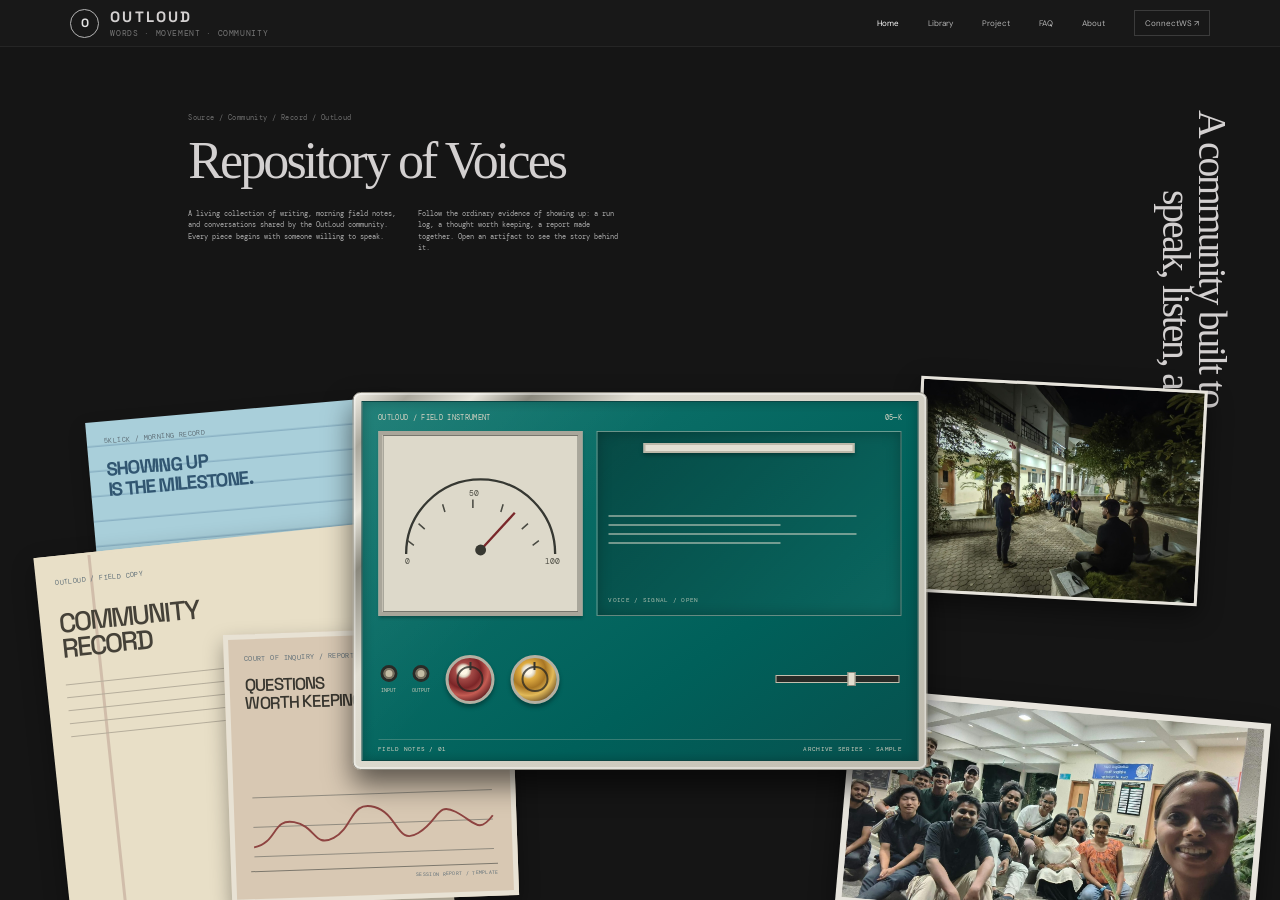
==== commit 144c1f15: "ig v3, forgot the counting, well-- obviously better than last one." ====
--- a/index.html
+++ b/index.html
@@ -112,66 +112,31 @@
         </button>
 
         <button
-          class="archive-artifact artifact-photo"
-          type="button"
-          data-title="Room for a conversation"
-          data-kind="Court of Inquiry / Placeholder image"
-          data-detail="A temporary illustration for a Court of Inquiry gathering. Replace it with a community-approved photograph when you have one."
-          data-link="./project.html#coi"
-        >
-          <span class="artifact-visual photo-placeholder" aria-hidden="true">
-            <svg viewBox="0 0 620 340" preserveAspectRatio="xMidYMid slice" focusable="false">
-              <rect width="620" height="340" fill="#c6c5bd" />
-              <path d="M0 0h620v188H0Z" fill="#deddd6" />
-              <path d="M28 34h162v110H28Zm201 0h162v110H229Zm201 0h162v110H430Z" fill="#888981" />
-              <path d="M36 42h145v95H36Zm201 0h145v95H237Zm201 0h145v95H438Z" fill="#d0cfc8" />
-              <path d="M0 168h620v16H0Z" fill="#575951" />
-              <path d="M0 201h620v139H0Z" fill="#72736c" />
-              <ellipse cx="314" cy="254" rx="194" ry="37" fill="#3c3e39" />
-              <path d="M122 237h386v19H122Z" fill="#292b27" />
-              <g fill="#242622">
-                <circle cx="153" cy="183" r="15" /><path d="M138 198h30l20 53h-69Zm-7 47h22v48h-22Zm30 0h22v48h-22Z" />
-                <circle cx="257" cy="177" r="15" /><path d="M242 192h30l20 53h-69Zm-7 47h22v48h-22Zm30 0h22v48h-22Z" />
-                <circle cx="370" cy="178" r="15" /><path d="M355 193h30l20 53h-69Zm-7 47h22v48h-22Zm30 0h22v48h-22Z" />
-                <circle cx="473" cy="185" r="15" /><path d="M458 200h30l20 53h-69Zm-7 47h22v48h-22Zm30 0h22v48h-22Z" />
-              </g>
-              <path d="M0 326h620" stroke="#f1eee5" stroke-width="4" opacity=".75" />
-            </svg>
-            <span class="photo-caption">COI / A PLACE TO THINK TOGETHER</span>
-          </span>
-          <span class="artifact-sr-label">Open the placeholder Court of Inquiry gathering image</span>
+          class="archive-artifact artifact-photo artifact-photo--coi"
+          type="button"
+          data-title="OutLoud, together"
+          data-kind="Court of Inquiry / Community gathering"
+          data-detail="A group selfie after an OutLoud gathering at the Department of Psychology."
+          data-link="./connectws.html"
+        >
+          <span class="artifact-visual coi-photo" aria-hidden="true">
+            <img class="coi-photo-image" src="./assets/community-selfie.jpeg" alt="" />
+          </span>
+          <span class="artifact-sr-label">Open the OutLoud community group selfie</span>
         </button>
 
         <button
           class="archive-artifact artifact-photo artifact-photo--run"
           type="button"
-          data-title="Before the city wakes"
-          data-kind="5Klick / Morning run"
-          data-detail="A placeholder illustration for the group's early morning runs. Replace it with a community-approved 5Klick photograph when one is ready."
-          data-link="./project.html#fiveklick"
-        >
-          <span class="artifact-visual run-placeholder" aria-hidden="true">
-            <svg viewBox="0 0 620 340" preserveAspectRatio="xMidYMid slice" focusable="false">
-              <rect width="620" height="340" fill="#d9b78f" />
-              <path d="M0 0h620v190H0Z" fill="#e9c9a1" />
-              <path d="M0 130 105 82l92 56 105-76 123 82 96-57 99 42v92H0Z" fill="#a58d76" />
-              <circle cx="451" cy="93" r="44" fill="#f3e4bf" />
-              <path d="M0 194q155-72 310 0t310 0v146H0Z" fill="#526b63" />
-              <path d="M0 256q155-63 310 0t310 0v84H0Z" fill="#394b46" />
-              <path d="m205 340 142-145h68L486 340Z" fill="#857d70" />
-              <path d="m324 340 48-145h14l47 145Z" fill="#d7c6a9" opacity=".8" />
-              <g fill="#28332f">
-                <circle cx="204" cy="189" r="12" />
-                <path d="m194 202 21 3 12 38-31 6-14-26Zm-4 44 14 2-9 42-13-3Zm16 2 13-3 15 37-12 5Z" />
-                <circle cx="271" cy="172" r="12" />
-                <path d="m260 185 21 4 14 38-31 7-14-28Zm-4 45 14 3-10 42-13-4Zm18 2 13-4 16 36-12 6Z" />
-                <circle cx="340" cy="190" r="12" />
-                <path d="m329 203 21 3 13 38-31 7-14-27Zm-3 45 14 3-10 41-13-4Zm18 2 13-4 16 36-12 6Z" />
-              </g>
-            </svg>
-            <span class="photo-caption">5KLICK / BEFORE THE CITY WAKES</span>
-          </span>
-          <span class="artifact-sr-label">Open the placeholder 5Klick morning-run image</span>
+          data-title="An evening together"
+          data-kind="Court of Inquiry / Community gathering"
+          data-detail="An evening courtyard gathering for shared conversation and reflection."
+          data-link="./connectws.html"
+        >
+          <span class="artifact-visual run-photo" aria-hidden="true">
+            <img class="run-photo-image" src="./assets/community-gathering.jpeg" alt="" />
+          </span>
+          <span class="artifact-sr-label">Open the OutLoud evening community gathering photo</span>
         </button>
 
         <button
--- a/site.css
+++ b/site.css
@@ -767,80 +767,6 @@
   line-height: 1.6;
 }
 
-.faq-list {
-  padding-bottom: clamp(80px, 11vw, 140px);
-}
-
-.faq-item {
-  border-top: 1px solid var(--ink);
-}
-
-.faq-item:last-child {
-  border-bottom: 1px solid var(--ink);
-}
-
-.faq-item summary {
-  display: grid;
-  grid-template-columns: 60px 1fr 30px;
-  align-items: center;
-  gap: 16px;
-  padding: 23px 0;
-  cursor: pointer;
-  list-style: none;
-}
-
-.faq-item summary::-webkit-details-marker {
-  display: none;
-}
-
-.faq-number {
-  color: var(--wine);
-  font-family: var(--font-mono);
-  font-size: 10px;
-}
-
-.faq-question {
-  font-family: var(--font-display);
-  font-size: clamp(1.2rem, 2.4vw, 2rem);
-  font-weight: 500;
-  letter-spacing: -0.045em;
-}
-
-.faq-plus {
-  position: relative;
-  width: 21px;
-  height: 21px;
-  justify-self: end;
-}
-
-.faq-plus::before,
-.faq-plus::after {
-  position: absolute;
-  top: 10px;
-  left: 2px;
-  width: 17px;
-  height: 1px;
-  background: var(--ink);
-  content: "";
-  transition: transform 160ms ease;
-}
-
-.faq-plus::after {
-  transform: rotate(90deg);
-}
-
-.faq-item[open] .faq-plus::after {
-  transform: rotate(0);
-}
-
-.faq-answer {
-  max-width: 720px;
-  margin: -4px 45px 24px 76px;
-  color: var(--muted);
-  font-size: 14px;
-  line-height: 1.8;
-}
-
 .about-grid {
   display: grid;
   grid-template-columns: 0.72fr 1.28fr;
@@ -1204,17 +1130,6 @@
     grid-template-columns: 1fr;
   }
 
-  .faq-item summary {
-    grid-template-columns: 33px 1fr 24px;
-    gap: 9px;
-    padding-block: 19px;
-  }
-
-  .faq-answer {
-    margin: -2px 25px 22px 42px;
-    font-size: 13px;
-  }
-
   .about-grid {
     padding-bottom: 80px;
   }
--- a/archive.css
+++ b/archive.css
@@ -356,6 +356,20 @@
   transform: rotate(5deg);
 }
 
+.artifact-photo--coi {
+  padding: 6px;
+}
+
+.coi-photo-image {
+  display: block;
+  width: 100%;
+  height: 100%;
+  min-height: 0;
+  flex: 1 1 auto;
+  object-fit: cover;
+  object-position: center;
+}
+
 .artifact-photo:hover,
 .artifact-photo:focus-visible {
   transform: translateY(-8px) rotate(2deg) scale(1.04);
@@ -368,6 +382,7 @@
   bottom: auto;
   width: 24%;
   height: 24vh;
+  padding: 3px;
   transform: rotate(3deg);
 }
 
@@ -384,22 +399,13 @@
   filter: grayscale(1) contrast(0.92);
 }
 
-.run-placeholder svg {
+.run-photo-image {
   display: block;
   width: 100%;
-  height: calc(100% - 22px);
+  height: 100%;
   flex: 1 1 auto;
-}
-
-.photo-caption {
-  display: flex;
-  min-height: 22px;
-  align-items: center;
-  padding: 0 5px;
-  color: #55544e;
-  font-family: var(--font-mono);
-  font-size: clamp(4px, 0.48vw, 6px);
-  letter-spacing: 0.045em;
+  object-fit: cover;
+  object-position: center 54%;
 }
 
 .artifact-console {
